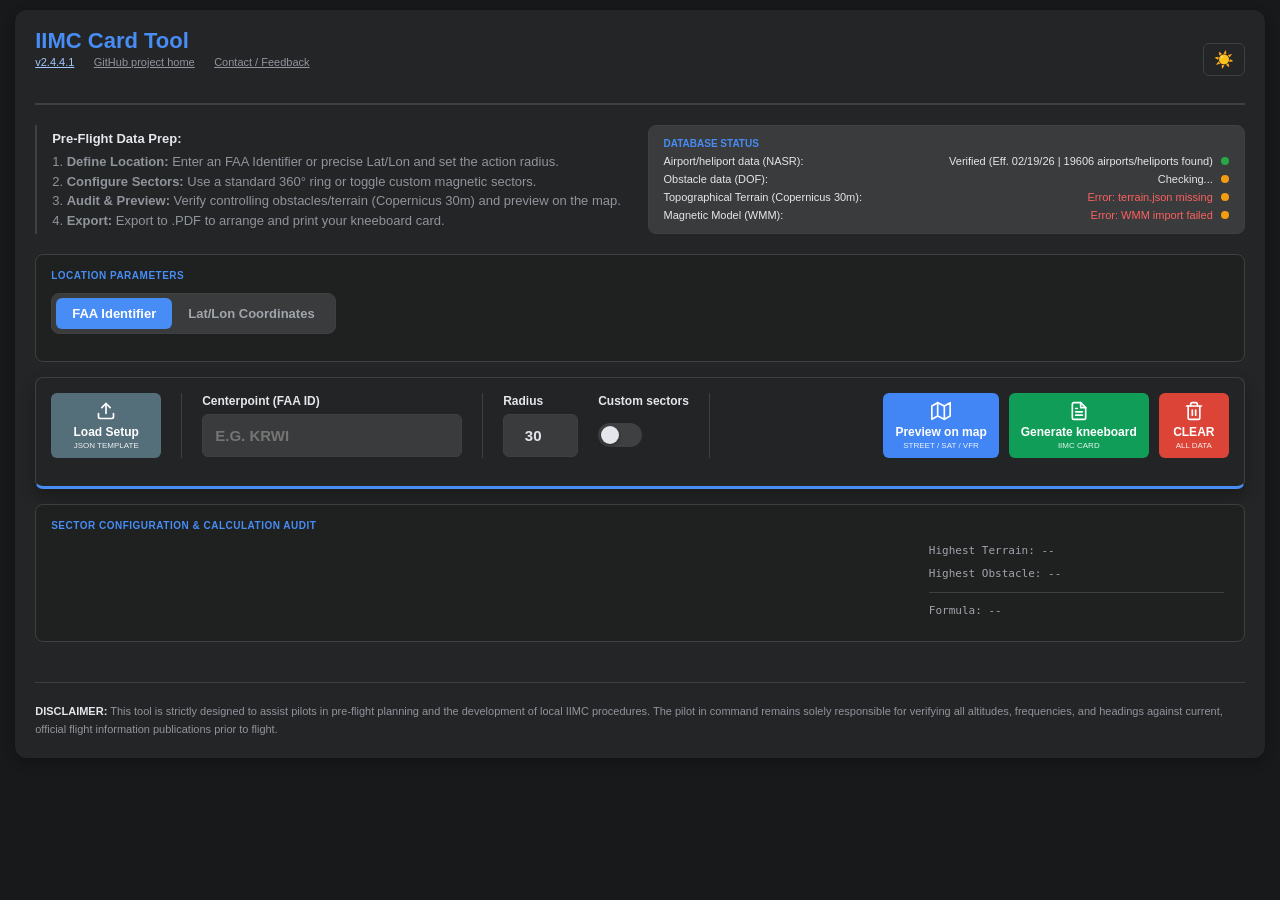
==== index.html @ af7a9366 "Add files via upload" ====
<!DOCTYPE html>
<html lang="en">
<head>
    <meta charset="UTF-8">
    <meta name="viewport" content="width=device-width, initial-scale=1.0, maximum-scale=1.0, user-scalable=no">
    <title>IIMC Card Tool</title>
    
    <link rel="stylesheet" href="https://unpkg.com/leaflet@1.9.4/dist/leaflet.css" />
    
    <style>
        :root {
            --bg: #18191a; --card: #242526; --text: #e4e6eb; --border: #3e4042;
            --primary: #478df5; --secondary: #3a3b3c; --danger: #fb6161;
            --success: #28a745; --earth: #2d81ff; --link: #a3c7ff; --dispatch: #f39c12;
            --section-bg: rgba(0,0,0,0.15);
            --input-bg: #3a3b3c;
        }
        [data-theme="light"] {
            --bg: #f0f2f5; --card: #ffffff; --text: #1c1e21; --border: #dadde1;
            --primary: #1a73e8; --secondary: #e4e6eb; --danger: #fa3e3e;
            --link: #1a73e8; --dispatch: #f39c12;
            --section-bg: #f7f8fa; 
            --input-bg: #ffffff; 
        }

        body { font-family: -apple-system, BlinkMacSystemFont, "Segoe UI", Roboto, sans-serif; margin: 10px; background: var(--bg); color: var(--text); transition: background 0.3s; }
        .container { max-width: 900px; margin: auto; background: var(--card); padding: 20px; border-radius: 12px; box-shadow: 0 4px 12px rgba(0,0,0,0.3); }
        
        .header-row { display: flex; justify-content: space-between; align-items: center; border-bottom: 2px solid var(--border); padding-bottom: 15px; margin-bottom: 20px; }
        h2 { margin: 0; color: var(--primary); font-size: 20px; }
        
        .session-status-card { background: var(--secondary); padding: 12px 15px; border-radius: 8px; border: 1px solid var(--border); font-size: 11px; margin-bottom: 20px; }
        .status-line { margin-top: 6px; display: flex; justify-content: space-between; align-items: center; }
        .status-dot { width: 8px; height: 8px; border-radius: 50%; background: #555; display: inline-block; flex-shrink: 0; }
        .status-dot.ready { background: var(--success); }
        .status-dot.loading { background: var(--dispatch); animation: dbPulse 1s infinite; }
        @keyframes dbPulse { 0%, 100% { opacity: 1; } 50% { opacity: 0.3; } }

        .section-card { border: 1px solid var(--border); border-radius: 8px; padding: 15px; margin-bottom: 15px; background: var(--section-bg); }
        .section-title { font-weight: bold; color: var(--primary); margin-bottom: 12px; text-transform: uppercase; font-size: 10px; letter-spacing: 0.5px; }
        
        .grid-2 { display: grid; grid-template-columns: 1fr 1fr; gap: 15px; }
        @media (max-width: 480px) { .grid-2 { grid-template-columns: 1fr; } }

        label { display: block; font-weight: bold; color: var(--text); font-size: 12px; margin-bottom: 6px; }
        input[type="number"], input[type="text"] { width: 100%; padding: 12px; background: var(--input-bg); color: var(--text); border: 1px solid var(--border); border-radius: 6px; box-sizing: border-box; font-size: 15px; font-weight: bold; -webkit-appearance: none; }
        
        .btn-group { margin-top: 25px; }
        button.action { width: 100%; padding: 16px; background-color: var(--success); color: white; border: none; border-radius: 8px; font-size: 16px; font-weight: bold; cursor: pointer; transition: 0.2s; }
        
        .output-block { background: var(--input-bg); border: 1px solid var(--border); border-radius: 6px; padding: 15px; text-align: center; }
        .output-label { font-size: 10px; text-transform: uppercase; color: #90949c; font-weight: bold; margin-bottom: 5px; }
        .output-value { font-size: 26px; font-weight: bold; color: var(--text); }
        .output-value.msa-val { color: var(--danger); }
        .output-value.freq-val { color: var(--success); }

        .audit-text { font-size: 11px; color: #a0a4ac; margin-bottom: 8px; font-family: monospace; line-height: 1.4; }
        .audit-highlight { color: var(--text); font-weight: bold; }
        
        /* New Split Layout Styles */
        .split-layout { display: flex; gap: 20px; align-items: flex-start; }
        .split-left { flex: 1; min-width: 0; width: 100%; }
        .split-right { flex: 0 0 300px; min-width: 0; }
        
        /* Convert audit grid to a vertical stack */
        .audit-grid, .audit-grid.multi { display: flex; flex-direction: column; gap: 12px; padding-right: 5px; }
        
        @media (max-width: 768px) { 
            .split-layout { flex-direction: column; }
            .audit-grid, .audit-grid.multi { max-height: none; overflow-y: visible; padding-right: 0; }
        }

        .action-btn { background: var(--card); border: 1px solid var(--border); color: var(--text); padding: 10px; border-radius: 6px; cursor: pointer; }

        /* Map UI Additions */
        .btn-preview { background-color: var(--earth); margin-top: 10px; }
        .btn-preview:hover { background-color: #1a60d4; }
        
        #mapOverlay { 
            display: none; position: fixed; top: 5%; left: 5%; width: 90%; height: 80%; 
            background: var(--card); z-index: 3000; border: 2px solid var(--primary); 
            border-radius: 12px; overflow: hidden; box-shadow: 0 20px 50px rgba(0,0,0,0.8);
        }
        #mapOverlay.maximized { width: 100vw; height: 100vh; top: 0; left: 0; border: none; border-radius: 0; }
        #map { width: 100%; height: 100%; background: #222; }

        .map-command-bar {
            position: absolute; bottom: 30px; left: 50%; transform: translateX(-50%);
            width: auto; background: rgba(30, 31, 32, 0.98); border: 1px solid var(--border); border-radius: 12px;
            padding: 10px 20px; display: flex; align-items: center; gap: 15px;
            box-shadow: 0 10px 40px rgba(0,0,0,0.6); backdrop-filter: blur(12px); z-index: 9999 !important;
        }
        .cmd-group { display: flex; align-items: center; gap: 8px; position: relative; }
        .cmd-divider { width: 1px; height: 24px; background: var(--border); margin: 0 4px; }
        .layer-switch { display: flex; background: rgba(0,0,0,0.4); border-radius: 6px; padding: 2px; border: 1px solid var(--border); }
        .layer-btn { background: transparent; border: none; color: #888; padding: 8px 12px; font-size: 11px; font-weight: 600; cursor: pointer; border-radius: 4px; transition: 0.2s; white-space: nowrap; height: 32px; display: flex; align-items: center; }
        .layer-btn.active { background: var(--primary); color: white; }
        .close-btn { background: var(--danger); border-color: var(--danger); color: white; }

        /* --- KNEEBOARD TEMPLATE STYLES (Shared by Print & Preview) --- */
        #print-container { display: none; font-family: Arial, sans-serif; color: black; }
        
        .print-landscape-sheet { display: flex; flex-direction: row; width: 11in; height: 8.5in; background: white; box-sizing: border-box; margin: 0 auto; }
        .print-page, .print-notes { display: flex; flex-direction: column; width: 5.5in; height: 8.5in; box-sizing: border-box; padding: 0.25in; overflow: hidden; }
        .print-notes { border-left: 1px dashed #ccc; background: white; }
        
        .print-header { display: flex; justify-content: flex-start; align-items: stretch; height: 55px; margin-bottom: 0; gap: 0; }
        .print-logo-box, .print-title-box, .print-meta-box { border: 2px solid black; border-bottom: none; padding: 4px; display: flex; flex-direction: column; justify-content: center; box-sizing: border-box; container-type: inline-size; }
        .print-logo-box { width: 18%; text-align: center; border-right: none; }
        .print-title-box { width: 52%; text-align: center; font-weight: bold; border-right: none; }
        .print-title-box .print-title { height: 100%; width: 100%; display: flex; flex-direction: column; justify-content: center; font-size: clamp(12px, 6cqi, 22px); line-height: 1.1; margin: 0; }
        .print-meta-box { width: 30%; font-weight: bold; }
        .print-meta-box .print-meta { font-size: 14px; line-height: 1.3; display: block; margin: 0; }
        
        .print-body { border: 3px solid black; display: flex; flex-direction: column; flex: 1; box-sizing: border-box; overflow: hidden; }
        
        .print-diagram-section { position: relative; flex: 1; display: flex; justify-content: center; align-items: center; padding: 10px; box-sizing: border-box; overflow: hidden; }
        .print-freq-box { position: absolute; top: 10px; right: 10px; text-align: center; font-size: 11px; font-weight: bold; z-index: 10; background: white; padding: 4px; border: 1px solid black; line-height: 1.1; }
        
        .print-circle-container { width: 100%; height: 100%; display: flex; justify-content: center; align-items: center; background: white; box-sizing: border-box; border-radius: 50%; }
        .print-circle-container svg { max-width: 100%; max-height: 100%; }
        .print-center-text { text-align: center; font-size: 24px; font-weight: bold; line-height: 1.2; }
        .print-center-text span { font-size: 20px; }
        
        .active-layout-btn { background: var(--primary) !important; color: white !important; border-color: var(--primary) !important; }
        
        .print-instructions-section { border-top: 3px solid #1a237e; padding: 12px; font-size: 12px; line-height: 1.3; box-sizing: border-box; }
        .print-avoid { margin-bottom: 10px; font-size: 11px; }
        .print-section-title { font-weight: bold; font-size: 13px; margin-bottom: 5px; }
        .print-recover ul { margin: 0; padding-left: 18px; list-style-type: disc; }
        .print-recover li { margin-bottom: 4px; padding-left: 4px; }
        .print-note { font-weight: normal; margin: 8px 0; font-size: 11px; }

        .notes-header { font-weight: bold; font-size: 14px; margin-bottom: 10px; text-align: center; text-transform: uppercase; border-bottom: 2px solid black; padding-bottom: 5px; }
        .notes-textarea { flex: 1; width: 100%; border: none; resize: none; font-family: inherit; font-size: 12px; line-height: 1.5; outline: none; background: transparent; }

        /* --- PREVIEW MODE (Screen Only) --- */
        @media screen {
            body.preview-mode { background: #222 !important; overflow-y: auto; overflow-x: auto; }
            body.preview-mode .container, body.preview-mode #mapOverlay { display: none !important; }
            body.preview-mode #print-container { display: flex; flex-direction: column; align-items: center; padding: 40px 20px; min-height: 100vh; transition: padding-left 0.3s ease; }
            body.is-customizing #print-container { padding-left: 280px; }
            body.preview-mode .print-landscape-sheet { background: white; box-shadow: 0 10px 30px rgba(0,0,0,0.8); border-radius: 4px; }
        }

        /* --- ACTUAL PRINT SPOOLER STYLES --- */
        @media print {
            @page { size: letter landscape; margin: 0; }
            body { background: white !important; margin: 0 !important; padding: 0 !important; width: 11in !important; height: 8.5in !important; overflow: hidden !important; -webkit-print-color-adjust: exact; print-color-adjust: exact; }
            .container, #mapOverlay, .customize-sidebar, .modal-overlay, .app-footer, .header-row { display: none !important; }
            #print-container { display: block !important; width: 11in !important; height: 8.5in !important; margin: 0 !important; padding: 0 !important; }
            .print-landscape-sheet { width: 11in !important; height: 8.5in !important; margin: 0 !important; padding: 0 !important; box-shadow: none !important; border-radius: 0 !important; page-break-after: avoid; page-break-inside: avoid; }
            .print-notes { border-left: 1px dashed transparent !important; }
        }

        /* --- CUSTOMIZE MODE STYLES --- */
        body.is-customizing .print-page { outline: 2px dashed var(--primary); }
        body.is-customizing .draggable-box { cursor: grab; }
        body.is-customizing .draggable-box:active { cursor: grabbing; }
        body.is-dragging .editable-text { outline: none !important; background: transparent !important; }
        body.is-customizing .editable-text { outline: 1px dashed rgba(71, 141, 245, 0.5); background: rgba(71, 141, 245, 0.05); transition: 0.2s; }
        body.is-customizing .editable-text:hover { outline: 2px solid var(--primary); background: rgba(71, 141, 245, 0.1); }
        
        .customize-sidebar {
            position: fixed; top: 0; left: -300px; width: 260px; height: 100vh;
            background: var(--card); border-right: 1px solid var(--border);
            box-shadow: 4px 0 15px rgba(0,0,0,0.5); z-index: 10000;
            padding: 15px; box-sizing: border-box; transition: left 0.3s ease;
            display: flex; flex-direction: column; gap: 12px; overflow-y: auto;
        }
        body.is-customizing .customize-sidebar { left: 0; }
        .customize-sidebar h3 { margin: 0 0 10px 0; color: var(--primary); font-size: 16px; border-bottom: 1px solid var(--border); padding-bottom: 10px; }
        .sidebar-row { display: flex; justify-content: space-between; align-items: center; font-size: 13px; font-weight: bold; }
        .btn-sidebar { background: var(--secondary); color: var(--text); border: 1px solid var(--border); padding: 8px 12px; border-radius: 6px; cursor: pointer; width: 100%; font-weight: bold; margin-top: 10px; }
        .btn-sidebar:hover { background: var(--border); }
        
        @media print {
            .customize-sidebar { display: none !important; }
            .editable-text { outline: none !important; background: transparent !important; }
            .freq-box .editable-text { background: white !important; }
        }

        /* --- UI Updates: Header, Footer, Modals, Print --- */
        .version-subtitle { font-size: 11px; color: var(--link); margin-top: 4px; margin-bottom: 20px; display: inline-block; font-weight: normal; cursor: pointer; text-decoration: underline; }
        .project-link { font-size: 11px; color: #90949c; margin-left: 15px; text-decoration: underline; cursor: pointer; transition: color 0.2s; }
        .project-link:hover { color: var(--link); }
        .app-footer { margin-top: 40px; padding-top: 20px; border-top: 1px solid var(--border); font-size: 11px; color: #90949c; line-height: 1.6; text-align: left; }
        .disclaimer-bold { font-weight: bold; color: var(--text); }
        .modal-overlay { display: none; position: fixed; top: 0; left: 0; width: 100%; height: 100%; background: rgba(0, 0, 0, 0.75); z-index: 5999; }
        #versionHistory { display: none; position: fixed; top: 50%; left: 50%; transform: translate(-50%, -50%); background: var(--card); border: 2px solid var(--primary); padding: 25px; border-radius: 12px; font-size: 12px; z-index: 6000; box-shadow: 0 10px 30px rgba(0,0,0,0.5); max-width: 500px; width: 90%; max-height: 80vh; overflow-y: auto; color: var(--text); line-height: 1.6; }
        
        .sticky-action-bar {
            position: sticky;
            top: 0;
            z-index: 1002;
            backdrop-filter: blur(12px);
            -webkit-backdrop-filter: blur(12px);
            box-shadow: 0 8px 16px rgba(0,0,0,0.3);
            background: rgba(36, 37, 38, 0.85) !important;
            border-bottom: 3px solid var(--primary) !important;
        }
        [data-theme="light"] .sticky-action-bar { background: rgba(255, 255, 255, 0.85) !important; }

        @media print { .no-print { display: none !important; } }
    </style>
</head>
<body data-theme="dark">

<div class="modal-overlay no-print" id="historyOverlay" onclick="toggleVersionHistory()">
    <div id="versionHistory" onclick="event.stopPropagation()">
        <div style="display:flex; justify-content:space-between; align-items:center; margin-bottom:15px; border-bottom:1px solid var(--border); padding-bottom:10px;">
            <strong style="color:var(--primary); font-size:14px;">Version History</strong>
            <span style="cursor:pointer; font-size:18px; opacity:0.7;" onclick="toggleVersionHistory()">✕</span>
        </div>
        <b>v2.4.4.1</b> - Revised action bar buttons.<br>
        <b>v2.4.3.1</b> - UI refinements. Fixed kneeboard date to align with DOF/sectional expiry.<br>
        <b>v2.4.3</b> - Added user input data validation logic.<br>
        <b>v2.4.2</b> - Fixed antimeridian wrapping bug (Aleutian Islands / Dateline Fix).<br>
        <b>v2.4.1</b> - Fixed expiration date on kneeboard card to correctly reflect next AIRAC cycle.<br>
        <b>v2.4</b> - Major update - integrated new terrain engine using NumPY array to ensure correct resolution of highest points.<br>
        <b>v2.3</b> - Revised frequency search logic to account FAA encoding of larger airports.<br>
        <b>v2.2</b> - Overhauled kneeboard print options and menu.<br>
        <b>v2.1</b> - Minor UI updates.<br>
        <b>v2.0.1</b> - Transitioned to web-based deployment on GitHub.<br>
        <b>v1.9.5</b> - Updated terrain model to Copernicus GLO-30. Added usage instructions and pre-flight disclaimers.<br>
        <b>v1.9.4</b> - Added Map Preview functionality.<br>
    </div>
</div>

<div class="container">
    <div class="header-row no-print">
        <div>
            <h2 style="margin: 0; color: var(--primary); line-height: 1; font-size: 22px;">IIMC Card Tool</h2>
            <span class="version-subtitle" onclick="toggleVersionHistory()">v2.4.4.1</span>
            <a href="https://github.com/cwmauze/iimc-card-tool" target="_blank" class="project-link">GitHub project home</a>
            <a href="mailto:cistern_fob3m@icloud.com" class="project-link">Contact / Feedback</a>
        </div>
        <button class="action-btn" onclick="toggleTheme()" id="themeBtn" style="font-size: 16px; padding: 6px 10px; height: auto;">☀️</button>
    </div>

    <div class="grid-2 no-print" style="margin-bottom: 20px; align-items: stretch;">
        <div style="font-size: 13px; color: #90949c; line-height: 1.5; border-left: 2px solid var(--border); padding-left: 15px; display: flex; flex-direction: column; justify-content: center;">
            <strong style="color: var(--text); margin-bottom: 4px;">Pre-Flight Data Prep:</strong>
            <div>1. <strong>Define Location:</strong> Enter an FAA Identifier or precise Lat/Lon and set the action radius.</div>
            <div>2. <strong>Configure Sectors:</strong> Use a standard 360° ring or toggle custom magnetic sectors.</div>
            <div>3. <strong>Audit & Preview:</strong> Verify controlling obstacles/terrain (Copernicus 30m) and preview on the map.</div>
            <div>4. <strong>Export:</strong> Export to .PDF to arrange and print your kneeboard card.</div>
        </div>

        <div class="session-status-card" style="margin-bottom: 0;">
            <div style="font-weight: bold; color: var(--primary); text-transform: uppercase; font-size: 10px;">Database Status</div>
            <div class="status-line">
                <span>Airport/heliport data (NASR):</span>
                <div style="display:flex; align-items:center; gap:8px;">
                    <span id="apt-status">Checking...</span>
                    <div class="status-dot loading" id="apt-dot"></div>
                </div>
            </div>
            <div class="status-line">
                <span>Obstacle data (DOF):</span>
                <div style="display:flex; align-items:center; gap:8px;">
                    <span id="obs-status">Checking...</span>
                    <div class="status-dot loading" id="obs-dot"></div>
                </div>
            </div>
            <div class="status-line">
                <span>Topographical Terrain (Copernicus 30m):</span>
                <div style="display:flex; align-items:center; gap:8px;">
                    <span id="usgs-status">Checking...</span>
                    <div class="status-dot loading" id="usgs-dot"></div>
                </div>
            </div>
            <div class="status-line">
                <span>Magnetic Model (WMM):</span>
                <div style="display:flex; align-items:center; gap:8px;">
                    <span id="mag-status">Checking...</span>
                    <div class="status-dot loading" id="mag-dot"></div>
                </div>
            </div>
        </div>
    </div>

    <style>
        .container { max-width: 1600px !important; width: 96%; transition: max-width 0.3s ease-in-out; }
        .export-toolbar { display: flex; align-items: stretch; gap: 10px; flex: 1; justify-content: flex-end; }
        .export-btn { display: flex; flex-direction: column; align-items: center; justify-content: center; padding: 8px 12px; border-radius: 6px; border: none; color: white; cursor: pointer; text-align: center; transition: opacity 0.2s; min-width: 110px; font-family: inherit; }
        .export-btn:hover { opacity: 0.85; }
        .export-icon { margin-bottom: 4px; }
        .export-title { font-size: 12px; font-weight: bold; margin-bottom: 2px; }
        .export-sub { font-size: 8px; text-transform: uppercase; opacity: 0.9; }
        .btn-map { background-color: #4285F4; }
        .btn-pdf { background-color: #0F9D58; }
        .btn-reset { background-color: #DB4437; min-width: 70px; }
        .efb-toggle { position: relative; display: inline-block; width: 44px; height: 24px; margin: 0; }
        .efb-toggle input { opacity: 0; width: 0; height: 0; }
        .efb-slider { position: absolute; cursor: pointer; top: 0; left: 0; right: 0; bottom: 0; background-color: var(--border); transition: .2s; border-radius: 24px; }
        .efb-slider:before { position: absolute; content: ""; height: 18px; width: 18px; left: 3px; bottom: 3px; background-color: var(--text); transition: .2s; border-radius: 50%; box-shadow: 0 2px 4px rgba(0,0,0,0.3); }
        .efb-toggle input:checked + .efb-slider { background-color: var(--primary); }
        .efb-toggle input:checked + .efb-slider:before { transform: translateX(20px); background-color: #fff; }

        /* Segmented Control Styles */
        .segmented-control { display: inline-flex; background: var(--input-bg); border: 1px solid var(--border); border-radius: 8px; padding: 4px; }
        .segmented-control input { display: none; }
        .segmented-control label { padding: 8px 16px; font-size: 13px; font-weight: bold; color: #a0a4ac; cursor: pointer; border-radius: 6px; transition: background 0.2s, color 0.2s; margin: 0; }
        .segmented-control input:checked + label { background: var(--primary); color: white; }
    </style>

    <div class="section-card">
        <div class="section-title">Location Parameters</div>
        
        <div style="margin-bottom: 12px;">
            <div class="segmented-control">
                <input type="radio" name="centerMode" id="cm-faa" value="faa" checked onchange="toggleCenterInput()">
                <label for="cm-faa">FAA Identifier</label>
                
                <input type="radio" name="centerMode" id="cm-coord" value="coord" onchange="toggleCenterInput()">
                <label for="cm-coord">Lat/Lon Coordinates</label>
            </div>
        </div>
    </div>

    <div class="sticky-action-bar" style="display: flex; gap: 20px; align-items: center; flex-wrap: wrap; border: 1px solid var(--border); border-radius: 8px; padding: 15px 15px 28px 15px; margin-bottom: 15px;">
            
            <div style="flex: 0 0 auto;">
                <input type="file" id="template-upload" accept=".json" style="display: none;" onchange="loadTemplate(event)">
                <button class="export-btn" style="background-color: #546E7A; height: 100%; min-height: 65px; justify-content: center;" onclick="document.getElementById('template-upload').click()">
                    <svg class="export-icon" width="20" height="20" viewBox="0 0 24 24" fill="none" stroke="currentColor" stroke-width="2" stroke-linecap="round" stroke-linejoin="round"><path d="M21 15v4a2 2 0 0 1-2 2H5a2 2 0 0 1-2-2v-4"></path><polyline points="17 8 12 3 7 8"></polyline><line x1="12" y1="3" x2="12" y2="15"></line></svg>
                    <span class="export-title">Load Setup</span>
                    <span class="export-sub">JSON TEMPLATE</span>
                </button>
            </div>

            <div style="width: 1px; min-height: 60px; background: var(--border); align-self: stretch;"></div>

            <div style="flex: 0 0 auto; min-width: 260px;">
                <div id="faaWrap" style="position: relative;">
                    <label>Centerpoint (FAA ID)</label>
                    <input type="text" id="centerpoint" placeholder="E.G. KRWI" style="text-transform: uppercase;" oninput="handleLocationChange()">
                    <div id="facilityName" style="position: absolute; top: 100%; left: 0; font-size: 11px; font-weight: bold; margin-top: 6px; color: var(--success); white-space: nowrap;"></div>
                </div>
                
                <div id="coordWrap" style="display: none; position: relative;">
                    <div style="display: flex; gap: 10px;">
                        <div style="width: 150px;">
                            <label>Latitude</label>
                            <input type="text" id="latInput" placeholder="e.g. 35.85" oninput="handleLocationChange()">
                        </div>
                        <div style="width: 150px;">
                            <label>Longitude</label>
                            <input type="text" id="lonInput" placeholder="e.g. -77.89" oninput="handleLocationChange()">
                        </div>
                        <div style="width: 100px;">
                            <label>ID</label>
                            <input type="text" id="customLabel" placeholder="e.g. LZ-1" style="text-transform: uppercase;" oninput="handleLocationChange()" maxlength="6">
                        </div>
                    </div>
                    <div id="coordHelper" style="position: absolute; top: 100%; left: 0; font-size: 11px; font-weight: bold; margin-top: 6px; color: var(--link); white-space: nowrap;">Accepts decimal or DMS</div>
                </div>
            </div>

            <div style="width: 1px; min-height: 60px; background: var(--border); align-self: stretch;"></div>

            <div style="display: flex; gap: 20px; align-items: flex-start; flex: 0 0 auto;">
                <div style="width: 75px; flex-shrink: 0;">
                    <label>Radius</label>
                    <input type="number" id="radius" value="30" oninput="triggerLiveUpdate()" style="text-align: center;">
                </div>

                <div style="display: flex; flex-direction: column;">
                    <label>Custom sectors</label>
                    <div style="display: flex; gap: 12px; height: 42px; align-items: center;">
                        <input type="radio" name="sectorMode" id="sm-single" value="single" checked style="display: none;">
                        <input type="radio" name="sectorMode" id="sm-custom" value="custom" style="display: none;">

                        <label class="efb-toggle" title="Toggle Custom Sectors">
                            <input type="checkbox" id="ui-sector-toggle" onchange="syncSectors(this)">
                            <span class="efb-slider"></span>
                        </label>

                        <div id="sector-btn-wrapper" style="display: none; align-items: center; gap: 6px; margin-left: 8px;">
                            <button class="action-btn" id="btn-rem-sector" onclick="removeSectorHandle()" disabled style="padding: 0; width: 34px; height: 34px; display: flex; align-items: center; justify-content: center; font-size: 20px; font-weight: bold; border-color: var(--border); line-height: 1;" title="Remove Sector">&minus;</button>
                            <button class="action-btn" id="btn-add-sector" onclick="addSectorHandle()" disabled style="padding: 0; width: 34px; height: 34px; display: flex; align-items: center; justify-content: center; font-size: 20px; font-weight: bold; background: var(--primary); color: white; border: none; line-height: 1;" title="Add Sector">&plus;</button>
                        </div>
                    </div>
                </div>
            </div>

            <div style="width: 1px; min-height: 60px; background: var(--border); align-self: stretch;"></div>

            <div class="export-toolbar">
                <button class="export-btn btn-map" onclick="showMapPreview()">
                    <svg class="export-icon" width="20" height="20" viewBox="0 0 24 24" fill="none" stroke="currentColor" stroke-width="2" stroke-linecap="round" stroke-linejoin="round"><polygon points="1 6 1 22 8 18 16 22 23 18 23 2 16 6 8 2 1 6"></polygon><line x1="8" y1="2" x2="8" y2="18"></line><line x1="16" y1="6" x2="16" y2="22"></line></svg>
                    <span class="export-title">Preview on map</span>
                    <span class="export-sub">STREET / SAT / VFR</span>
                </button>
                
                <button class="export-btn btn-pdf" onclick="generateKneeboard()">
                    <svg class="export-icon" width="20" height="20" viewBox="0 0 24 24" fill="none" stroke="currentColor" stroke-width="2" stroke-linecap="round" stroke-linejoin="round"><path d="M14 2H6a2 2 0 0 0-2 2v16a2 2 0 0 0 2 2h12a2 2 0 0 0 2-2V8z"></path><polyline points="14 2 14 8 20 8"></polyline><line x1="16" y1="13" x2="8" y2="13"></line><line x1="16" y1="17" x2="8" y2="17"></line><polyline points="10 9 9 9 8 9"></polyline></svg>
                    <span class="export-title">Generate kneeboard</span>
                    <span class="export-sub">IIMC CARD</span>
                </button>

                <button class="export-btn btn-reset" onclick="resetApp()">
                    <svg class="export-icon" width="20" height="20" viewBox="0 0 24 24" fill="none" stroke="currentColor" stroke-width="2" stroke-linecap="round" stroke-linejoin="round"><polyline points="3 6 5 6 21 6"></polyline><path d="M19 6v14a2 2 0 0 1-2 2H7a2 2 0 0 1-2-2V6m3 0V4a2 2 0 0 1 2-2h4a2 2 0 0 1 2 2v2"></path><line x1="10" y1="11" x2="10" y2="17"></line><line x1="14" y1="11" x2="14" y2="17"></line></svg>
                    <span class="export-title">CLEAR</span>
                    <span class="export-sub">ALL DATA</span>
                </button>
            </div>

        </div>

        <script>
            function syncSectors(checkbox) {
                document.getElementById('sm-custom').checked = checkbox.checked;
                document.getElementById('sm-single').checked = !checkbox.checked;
                toggleSectorUI();
            }

            function resetApp() {
                document.getElementById('centerpoint').value = '';
                document.getElementById('latInput').value = '';
                document.getElementById('lonInput').value = '';
                document.getElementById('customLabel').value = '';
                document.getElementById('radius').value = '30';
                
                document.querySelector('input[name="centerMode"][value="faa"]').checked = true;
                toggleCenterInput();
                
                const toggleBtn = document.getElementById('ui-sector-toggle');
                if (toggleBtn) {
                    toggleBtn.checked = false;
                    syncSectors(toggleBtn);
                }
                
                document.getElementById('audit-container').innerHTML = '<div class="audit-sector-card" id="audit-single"><div class="audit-text" id="audit-terr">Highest Terrain: --</div><div class="audit-text" id="audit-obs">Highest Obstacle: --</div><div class="audit-text" style="margin-top: 10px; border-top: 1px solid var(--border); padding-top: 10px;" id="audit-math">Formula: --</div></div>';
                document.getElementById('sectorUI').style.display = 'none';
                
                // FIX: Reset the MagVar UI status text
                const magUi = document.getElementById('mag-status');
                if (magUi) {
                    magUi.innerText = "Verified (WMM 2025-2030 Epoch)";
                }
                
                currentCalc = null;
                
                // FIX: Wipe the persistent sector math back to a clean slate
                wheelSectors = [0];
                window.currentSectors = [];
                draggingHandle = null;
                
                // Force the background wheel to redraw with the fresh data
                if (typeof updateWheel === 'function') {
                    updateWheel();
                }
            }
        </script>

    <div class="section-card" id="combined-section" style="background: rgba(0,0,0,0.15);">
        <div class="section-title">Sector Configuration & Calculation Audit</div>
        
        <div class="split-layout">
            <div class="split-left">
                <div id="sector-helper-text" style="display: none; font-size: 11px; font-style: italic; color: #a0a4ac; margin-bottom: 10px; text-align: center;">Drag the handles on the wheel to adjust sector boundaries.</div>
                <div id="sectorUI" style="display: none;">
                    <div class="wheel-container" style="text-align: center; margin-bottom: 15px;">
                        <svg class="wheel-svg" viewBox="-160 -160 320 320" style="width: 100%; max-width: 700px; height: auto; overflow: visible;" id="sector-wheel">
                            <circle cx="0" cy="0" r="100" fill="rgba(255,255,255,0)" stroke="var(--border)" stroke-width="2" />
                            <circle cx="0" cy="0" r="6" class="wheel-center" fill="var(--text)" />
                        </svg>
                    </div>
                </div>
            </div>

            <div class="split-right">
                <div id="audit-container" class="audit-grid">
                    <div class="audit-sector-card" id="audit-single">
                        <div class="audit-text" id="audit-terr">Highest Terrain: --</div>
                        <div class="audit-text" id="audit-obs">Highest Obstacle: --</div>
                        <div class="audit-text" style="margin-top: 10px; border-top: 1px solid var(--border); padding-top: 10px;" id="audit-math">Formula: --</div>
                    </div>
                </div>
            </div>
        </div>
    </div>
    
    <footer class="app-footer no-print">
        <span class="disclaimer-bold">DISCLAIMER:</span> This tool is strictly designed to assist pilots in pre-flight planning and the development of local IIMC procedures. The pilot in command remains solely responsible for verifying all altitudes, frequencies, and headings against current, official flight information publications prior to flight.
    </footer>
</div>

<div id="mapOverlay">
    <div id="map-header-badge" style="position: absolute; top: 20px; left: 20px; background: rgba(30, 31, 32, 0.85); border: 1px solid var(--border); padding: 8px 15px; border-radius: 8px; color: var(--text); font-size: 14px; font-weight: bold; z-index: 9999; backdrop-filter: blur(8px); box-shadow: 0 4px 12px rgba(0,0,0,0.5); pointer-events: none;">
        Preview: ---
    </div>
    <div class="map-command-bar">
        <div class="cmd-group">
            <div class="layer-switch">
                <button class="layer-btn active" id="b-street" onclick="setBaseView('street')">Map Light</button>
                <button class="layer-btn" id="b-dark" onclick="setBaseView('dark')">Map Dark</button>
                <button class="layer-btn" id="b-sat" onclick="setBaseView('sat')">Satellite</button>
                <button class="layer-btn" id="b-vfr" onclick="setBaseView('vfr')">VFR Sectional</button>
            </div>
        </div>
        <div class="cmd-divider"></div>
        <div class="cmd-group" style="margin-left:auto;">
            <button class="action-btn" onclick="recenterMap()" title="Recenter Map">
                <svg width="14" height="14" viewBox="0 0 24 24" fill="none" stroke="currentColor" stroke-width="2" stroke-linecap="round" stroke-linejoin="round"><circle cx="12" cy="12" r="10"></circle><circle cx="12" cy="12" r="3"></circle></svg>
            </button>
            <button class="action-btn" onclick="toggleMaximize()" title="Toggle Fullscreen">
                <svg width="14" height="14" viewBox="0 0 24 24" fill="none" stroke="currentColor" stroke-width="2"><path d="M15 3h6v6M9 21H3v-6M21 3l-7 7M3 21l7-7"></path></svg>
            </button>
            <button class="action-btn close-btn" onclick="hideMap()">Close</button>
        </div>
    </div>
    <div id="map"></div>
</div> 

<div id="print-container">
    <div class="customize-sidebar" id="customizeSidebar">
        <div style="font-size: 11px; color: #a0a4ac; line-height: 1.4; margin-bottom: 10px;">
            <b>Instructions:</b><br>
            • <b>Drag</b> items to move them.<br>
            • <b>Click</b> highlighted text to edit.<br>
            • Changes appear exactly as printed.
        </div>
        
        <div id="customization-sliders" style="background: var(--section-bg); padding: 10px; border-radius: 8px; border: 1px solid var(--border); margin-bottom: 12px;">
            <strong style="font-size: 10px; text-transform: uppercase; color: var(--primary); display: block; margin-bottom: 10px;">1. Adjust Sizing</strong>
            <div style="margin-bottom: 12px;">
                <label style="font-size: 11px; margin-bottom: 4px; display: block; color: var(--text);">MSA Text Size <span id="val-msa-scale" style="float: right; color: var(--success); font-family: monospace;">1.00x</span></label>
                <input type="range" id="slider-msa-scale" min="0.5" max="2.0" step="0.05" value="1.0" style="width: 100%; cursor: pointer;">
            </div>
            <div style="margin-bottom: 12px;">
                <label style="font-size: 11px; margin-bottom: 4px; display: block; color: var(--text);">Frequency box size <span id="val-freq-scale" style="float: right; color: var(--success); font-family: monospace;">1.00x</span></label>
                <input type="range" id="slider-freq-scale" min="0.5" max="2.0" step="0.05" value="1.0" style="width: 100%; cursor: pointer;">
            </div>
            <div style="margin-bottom: 12px;">
                <label style="font-size: 11px; margin-bottom: 4px; display: block; color: var(--text);">Degree Marker Size <span id="val-deg-scale" style="float: right; color: var(--success); font-family: monospace;">1.00x</span></label>
                <input type="range" id="slider-deg-scale" min="0.5" max="2.0" step="0.05" value="1.0" style="width: 100%; cursor: pointer;">
            </div>
            <div style="margin-bottom: 0;">
                <label style="font-size: 11px; margin-bottom: 4px; display: block; color: var(--text);">Degree Marker Distance <span id="val-degDist-scale" style="float: right; color: var(--success); font-family: monospace;">270px</span></label>
                <input type="range" id="slider-degDist-scale" min="120" max="420" step="5" value="270" style="width: 100%; cursor: pointer;">
            </div>
        </div>

        <div style="background: var(--section-bg); padding: 10px; border-radius: 8px; border: 1px solid var(--border); margin-bottom: 12px;">
            <strong style="font-size: 10px; text-transform: uppercase; color: var(--primary); display: block; margin-bottom: 10px;">2. Branding</strong>
            <div class="sidebar-row" style="color: var(--text);">
                <span style="font-size: 11px; font-weight: normal;">Company Logo</span>
                <label class="efb-toggle" style="margin: 0;">
                    <input type="checkbox" id="toggle-logo-btn" onchange="togglePrintLogo()">
                    <span class="efb-slider"></span>
                </label>
            </div>
            
            <div id="logo-select-wrapper" style="display: none; margin-top: 10px;">
                <select id="logo-selector" onchange="updateLogoImage()" style="width: 100%; padding: 8px; background: var(--input-bg); color: var(--text); border: 1px solid var(--border); border-radius: 6px; font-size: 12px; cursor: pointer;">
                    <option value="https://www.metrohealth.org/globalassets/metrohealth-images/life-flight/metro-aviation-logo.jpg">Metro Aviation</option>
                    <option value="https://www.globalmedicalresponse.com/img/gmr-logo-web.png">Global Medical Response (GMR)</option>
                    <option value="https://phoenixchildrens.org/sites/default/files/2025-04/airmethods-logo_0.png">Air Methods</option>
                    <option value="https://www.phiairmedical.com/wp-content/uploads/sites/3/2021/07/PHI-Air-Medical_YLW_WHT.png">PHI Air Medical</option>
                    <option value="https://placehold.co/400x120/ffffff/0f9d58?text=CUSTOM+OPERATOR&font=montserrat">Custom Operator</option>
                </select>
            </div>
        </div>

        <div style="background: var(--section-bg); padding: 10px; border-radius: 8px; border: 1px solid var(--border);">
            <strong style="font-size: 10px; text-transform: uppercase; color: var(--primary); display: block; margin-bottom: 10px;">3. Right Half Layout</strong>
            <div class="segmented-control" style="width: 100%; display: flex; box-sizing: border-box;" id="layout-btn-group">
                <input type="radio" name="rightLayout" id="rl-blank" value="blank" checked onchange="setRightLayout('blank')">
                <label for="rl-blank" style="flex: 1; text-align: center; font-size: 10px; padding: 6px; margin: 0;">Blank</label>
                
                <input type="radio" name="rightLayout" id="rl-duplicate" value="duplicate" onchange="setRightLayout('duplicate')">
                <label for="rl-duplicate" style="flex: 1; text-align: center; font-size: 10px; padding: 6px; margin: 0;">Duplicate</label>
                
                <input type="radio" name="rightLayout" id="rl-notes" value="notes" onchange="setRightLayout('notes')">
                <label for="rl-notes" style="flex: 1; text-align: center; font-size: 10px; padding: 6px; margin: 0;">Free Text</label>
            </div>
        </div>
        
        <script>
            function setRightLayout(mode) {
                const rightSide = document.getElementById('notes-side');
                if (mode === 'blank') {
                    rightSide.innerHTML = '';
                } else if (mode === 'duplicate') {
                    rightSide.innerHTML = document.getElementById('card-side').innerHTML;
                } else if (mode === 'notes') {
                    rightSide.innerHTML = '<div class="notes-header">Flight Notes</div><div class="notes-textarea" contenteditable="true" style="outline: none; min-height: 50%;">Enter free text, frequencies, or flight log details here...</div>';
                }
            }
        </script>
        
        <div style="margin-top: auto; display: flex; flex-direction: column; gap: 8px;">
            <button class="btn-sidebar" style="margin-top: 0;" onclick="generateKneeboard()">Reset Layout</button>
            <button class="btn-sidebar" style="margin-top: 0; background: var(--primary); color: white; border: none;" onclick="saveTemplate()">Save Template</button>
            <button class="btn-sidebar" style="margin-top: 0; background: var(--success); color: white; border: none;" onclick="window.print()">Print Card</button>
            <button class="btn-sidebar" style="margin-top: 0; background: var(--danger); color: white; border: none;" onclick="closePreview()">Close</button>
        </div>
    </div>
    
    <div class="print-landscape-sheet">
        <div class="print-page" id="card-side">
            <div class="print-header">
                <div class="print-logo-box" style="padding: 2px;">
                    <img id="print-logo-img" src="https://www.metrohealth.org/globalassets/metrohealth-images/life-flight/metro-aviation-logo.jpg" style="max-width: 100%; max-height: 45px; object-fit: contain; display: block; margin: 0 auto;">
                </div>
                <div class="print-title-box">
                    <div class="print-title">IIMC procedure for 30 NM radius.<br>MSA Chart oriented to MAG N</div>
                </div>
                <div class="print-meta-box">
                    <div class="print-meta">Location: <span id="print-loc-1">---</span><br><span style="color: #40a0c6; text-decoration: underline;">Expires: <span id="print-exp-1">---</span></span></div>
                </div>
            </div>
            
            <div class="print-body">
                <div class="print-diagram-section">
                    <div class="print-freq-box">
                        <u>ATC FREQ: <span id="print-freq-1">---</span></u><br>
                        <span id="print-ctr-1" style="font-weight: bold;">---</span>
                    </div>
                    
                    <div class="print-circle-container" id="print-wheel-1">
                        <div class="print-center-text">
                            <div id="print-center-label-1">---</div>
                            <div>MSA: <span id="print-msa-1">---</span></div>
                        </div>
                    </div>
                </div>
                
                <div class="print-instructions-section">
                    <div class="print-avoid"><i><u>AVOID</u> - Be aware of the WX conditions and be prepared for the possibility of IIMC or loss of visual reference. Always maintain situational awareness and pay close attention to weather changes.</i></div>
                    
                    <div class="print-section-title"><i><u>RECOVER</u></i></div>
                    <div class="print-recover">
                        <ul>
                            <li>Attitude (Level the wings on the attitude indicator)</li>
                            <li>Heading (Maintain the aircraft heading, turning only to avoid known obstacles</li>
                            <li>Power (Adjust engine power to applicable climb power)</li>
                            <li>Airspeed (Adjust airspeed to climb airspeed, after the aircraft is stabilized</li>
                        </ul>
                        <div class="print-note"><b>NOTE:</b> Once established on instruments above 60kts, engage A/P upper modes</div>
                        <ul>
                            <li>Climb to the Minimum Safe Altitude</li>
                            <li>De-goggle when safely able (if applicable)</li>
                            <li>Contact appropriate ATC or use Guard (121.5) and <b>DECLARE AN EMERGENCY</b></li>
                            <li>Set transponder to squawk "7700"</li>
                            <li>Request vectors to VFR conditions or if no VFR, request IFR clearance to nearest appropriate landing facility with an approach.</li>
                            <li>Brief other personnel on board of situation (if applicable)</li>
                        </ul>
                    </div>
                </div>
            </div>
        </div>
        
        <div class="print-notes" id="notes-side"></div>
    </div>
</div>

<script src="https://unpkg.com/leaflet@1.9.4/dist/leaflet.js" defer></script>

<script>
function toggleVersionHistory() {
    const overlay = document.getElementById('historyOverlay');
    const box = document.getElementById('versionHistory');
    const isShowing = overlay.style.display === 'block'; 
    overlay.style.display = isShowing ? 'none' : 'block'; 
    box.style.display = isShowing ? 'none' : 'block';
}

let globalAirports = null;
let globalObstacles = null;
let globalMeta = null;
let globalTerrain = null;
let updateTimeout = null;
let currentCalc = null; // Stores calculation state for the map preview

document.addEventListener('DOMContentLoaded', async () => {
    // Fetch Metadata for cycle dates
    try {
        const metaRes = await fetch('metadata.json?nocache=' + new Date().getTime());
        globalMeta = await metaRes.json();
    } catch (e) { console.warn("metadata.json not found."); }

    // Load Databases
    fetch('airports.json?nocache=' + new Date().getTime()).then(r => r.json()).then(data => {
        globalAirports = data;
        let datePart = (globalMeta && globalMeta.apt_date) ? globalMeta.apt_date : "Unknown";
        document.getElementById('apt-status').innerText = "Verified (Eff. " + datePart + " | " + Object.keys(data).length + " airports/heliports found)";
        document.getElementById('apt-dot').className = 'status-dot ready';
    });
    fetch('obstacles.json?nocache=' + new Date().getTime()).then(r => r.json()).then(data => {
        globalObstacles = data;
        let datePart = (globalMeta && globalMeta.dof_date) ? globalMeta.dof_date : "Unknown";
        document.getElementById('obs-status').innerText = "Verified (Eff. " + datePart + " | " + data.length + " obstacles)";
        document.getElementById('obs-dot').className = 'status-dot ready';
    });
  // Load USGS Terrain Grid
    fetch('terrain.json')
        .then(r => { if (!r.ok) throw new Error("HTTP " + r.status); return r.json(); })
        .then(data => {
            globalTerrain = data;
            document.getElementById('usgs-status').innerText = "Verified (Offline Copernicus 30m Grid)";
            document.getElementById('usgs-status').style.color = "var(--text)";
            document.getElementById('usgs-dot').className = 'status-dot ready';
            triggerLiveUpdate(); 
        })
        .catch(e => {
            document.getElementById('usgs-status').innerText = "Error: terrain.json missing";
            document.getElementById('usgs-status').style.color = "var(--danger)";
            console.error("Terrain grid fetch failed:", e);
        });

    // Initialize offline World Magnetic Model
    import('https://esm.sh/magvar')
        .then(module => {
            window.wmmModule = module; // Cache globally for instant access
            document.getElementById('mag-status').innerText = "Verified (WMM 2025-2030 Epoch)";
            document.getElementById('mag-status').style.color = "var(--text)";
            document.getElementById('mag-dot').className = 'status-dot ready';
        })
        .catch(e => {
            document.getElementById('mag-status').innerText = "Error: WMM import failed";
            document.getElementById('mag-status').style.color = "var(--danger)";
            console.error("MagVar module fetch failed:", e);
        });
}); // <--- Add this closing parenthesis and semicolon here

function toggleCenterInput() {
    const mode = document.querySelector('input[name="centerMode"]:checked').value;
    document.getElementById('faaWrap').style.display = (mode === 'faa') ? 'block' : 'none';
    document.getElementById('coordWrap').style.display = (mode === 'coord') ? 'block' : 'none';
    triggerLiveUpdate();
}

function triggerLiveUpdate() {
    updateFacilityName();
    clearTimeout(updateTimeout);
    updateTimeout = setTimeout(() => {
        updateWheel(); // Forces the center badge to grab the newest text
        calculateIIMC(); // Runs the math and draws the new halos
    }, 700);
}

function handleLocationChange() {
    // If Custom Sectors are ON, forcefully turn them OFF and wipe the slate clean for safety
    const toggleBtn = document.getElementById('ui-sector-toggle');
    if (toggleBtn && toggleBtn.checked) {
        toggleBtn.checked = false;
        syncSectors(toggleBtn);
        wheelSectors = [0];
        window.currentSectors = [];
        draggingHandle = null;
    }
    
    // Proceed with the normal live update
    triggerLiveUpdate();
}

// RESTORED AND UPGRADED FUNCTION
function toggleSectorUI() {
    // Read from the hidden baseline radios synced to the EFB toggle switch
    const customToggle = document.getElementById('sm-custom');
    if (!customToggle) return; // Safety check
    
    const mode = customToggle.checked ? 'custom' : 'single';
    
    // Dynamically unhide the compact Add/Remove button wrapper
    const btnWrapper = document.getElementById('sector-btn-wrapper');
    if (btnWrapper) btnWrapper.style.display = mode === 'custom' ? 'flex' : 'none';

    // Toggle the helper text
    const helperText = document.getElementById('sector-helper-text');
    if (helperText) helperText.style.display = mode === 'custom' ? 'block' : 'none';

    // Snap the visual wheel to match the math state
    if (mode === 'custom') {
        if (wheelSectors.length <= 1) wheelSectors = [0, 90, 180, 270];
    } else {
        wheelSectors = [0]; // Collapse to a single 360° ring without drag handles
    }

    updateWheel();
    
    // Rely on the proven 700ms sequence to ensure the SVG canvas is fully painted before drawing text
    triggerLiveUpdate();
}

function parseCoordinate(str) {
    str = str.trim().toUpperCase();
    if(!str) return NaN;
    
    // Explicitly check for South, West, or a leading negative sign
    let mult = (str.includes('S') || str.includes('W') || str.startsWith('-')) ? -1 : 1;
    
    // Strip N, S, E, W, and the minus sign so we are left with pure numbers and decimals
    str = str.replace(/[NSWE\-]/g, '').trim();
    
    // Split on anything that is NOT a digit or a decimal point (like spaces or degree symbols)
    let parts = str.split(/[^\d\.]+/).filter(p => p);
    
    if(parts.length === 1) return parseFloat(parts[0]) * mult;
    if(parts.length === 2) return (parseFloat(parts[0]) + parseFloat(parts[1])/60) * mult;
    if(parts.length >= 3) return (parseFloat(parts[0]) + parseFloat(parts[1])/60 + parseFloat(parts[2])/3600) * mult;
    
    return NaN;
}

function updateFacilityName() {
    if(!globalAirports) return;
    const mode = document.querySelector('input[name="centerMode"]:checked').value;
    
    if (mode === 'faa') {
        let id = document.getElementById('centerpoint').value.toUpperCase().trim();
        let center = globalAirports[id] || ((id.length === 4 && id.startsWith('K')) ? globalAirports[id.substring(1)] : undefined);
        const nameDiv = document.getElementById('facilityName');
        if (center) {
            nameDiv.innerText = "Facility: " + center.name;
            nameDiv.style.color = "var(--success)";
        } else {
            nameDiv.innerText = id.length > 0 ? "ID NOT FOUND" : "";
            nameDiv.style.color = "var(--danger)";
        }
    } else {
        let clat = parseCoordinate(document.getElementById('latInput').value);
        let clon = parseCoordinate(document.getElementById('lonInput').value);
        const helperDiv = document.getElementById('coordHelper');
        
        if (isNaN(clat) || isNaN(clon)) {
            helperDiv.innerText = "Accepts decimal or DMS";
            helperDiv.style.color = "var(--link)";
        } else if (clat < -90 || clat > 90 || clon < -180 || clon > 180) {
            helperDiv.innerText = "OUT OF BOUNDS: Lat [-90, 90], Lon [-180, 180]";
            helperDiv.style.color = "var(--danger)";
        } else {
            helperDiv.innerText = `Valid coords: ${clat.toFixed(4)}, ${clon.toFixed(4)}`;
            helperDiv.style.color = "var(--success)";
        }
    }
}

function haversineNM(lat1, lon1, lat2, lon2) {
    const R = 3440.065; 
    const dLat = (lat2 - lat1) * Math.PI / 180;
    const dLon = (lon2 - lon1) * Math.PI / 180;
    const a = Math.pow(Math.sin(dLat/2), 2) + Math.cos(lat1*Math.PI/180)*Math.cos(lat2*Math.PI/180)*Math.pow(Math.sin(dLon/2), 2);
    return 2 * R * Math.atan2(Math.sqrt(a), Math.sqrt(1-a));
}

// NEW: Math helpers for Sector calculations
function calculateBearing(lat1, lon1, lat2, lon2) {
    const l1 = lat1 * Math.PI / 180;
    const l2 = lat2 * Math.PI / 180;
    const dLon = (lon2 - lon1) * Math.PI / 180;
    const y = Math.sin(dLon) * Math.cos(l2);
    const x = Math.cos(l1) * Math.sin(l2) - Math.sin(l1) * Math.cos(l2) * Math.cos(dLon);
    return (Math.atan2(y, x) * 180 / Math.PI + 360) % 360;
}

function isBearingInSector(bearing, startDeg, endDeg) {
    if (startDeg === 0 && endDeg === 360) return true; // Single Radius mode
    if (startDeg < endDeg) return bearing >= startDeg && bearing < endDeg;
    return bearing >= startDeg || bearing < endDeg; // Handles slices crossing North (360/0)
}

// NEW: Multi-Sector capable terrain scanner
async function getPeakTerrain(lat, lon, radiusNM, sectors) {
    // Default to a single 360-degree sector if none are provided
    if (!sectors) sectors = [{ id: 'single', start: 0, end: 360 }];
    if (!globalTerrain) return sectors.map(s => ({ msl: 0, lat, lon, sectorId: s.id }));

    // Calculate grid search boundaries accounting for spherical Earth convergence
    const latOffset = radiusNM / 60.0;
    const lonOffset = (radiusNM / 60.0) / Math.abs(Math.cos(lat * (Math.PI / 180)));
    
    const minLat = lat - latOffset;
    const maxLat = lat + latOffset;
    const minLon = lon - lonOffset;
    const maxLon = lon + lonOffset;
    
    // Initialize an array of peak records, one for each requested sector
    let peaks = sectors.map(s => ({ msl: 0, lat: lat, lon: lon, sectorId: s.id, start: s.start, end: s.end }));

    // Convert bounds to integers (x10) to prevent floating point drift and skipped edges
    const startLatInt = Math.floor(minLat * 10);
    const endLatInt = Math.ceil(maxLat * 10);
    const startLonInt = Math.floor(minLon * 10);
    const endLonInt = Math.ceil(maxLon * 10);

    // Iterate through the grid sectors that fall within the bounding box
    for (let latInt = startLatInt; latInt <= endLatInt; latInt++) {
        for (let lonInt = startLonInt; lonInt <= endLonInt; lonInt++) {
            
            const currentLat = latInt / 10;
            let currentLon = lonInt / 10;
            
            // NEW: Antimeridian Wrapping (Aleutian Islands / Dateline Fix)
            if (currentLon > 180) currentLon -= 360;
            if (currentLon < -180) currentLon += 360;
            
            // Format the key to match our terrain.json dictionary (e.g., "39.2_-106.3")
            const key = `${currentLat.toFixed(1)}_${currentLon.toFixed(1)}`;
            const sectorElev = globalTerrain[key];

            if (sectorElev) {
                // Handle both old integer format and new exact-coordinate array format
                const isArray = Array.isArray(sectorElev);
                const elev = isArray ? sectorElev[0] : sectorElev;
                const peakLat = isArray ? sectorElev[1] : currentLat;
                const peakLon = isArray ? sectorElev[2] : currentLon;

                // Double check if this specific peak is actually within the circular radius
                const dist = haversineNM(lat, lon, peakLat, peakLon);
                const buffer = isArray ? 0 : 4; // Keep 4NM buffer only for old generic grid points

                if (dist <= radiusNM + buffer) { 
                    const brg = calculateBearing(lat, lon, peakLat, peakLon);
                    
                    // Compete for the highest elevation in whichever sector(s) this grid point falls into
                    sectors.forEach((s, idx) => {
                        if (isBearingInSector(brg, s.start, s.end)) {
                            if (elev > peaks[idx].msl) {
                                peaks[idx].msl = elev;
                                peaks[idx].lat = peakLat;
                                peaks[idx].lon = peakLon;
                            }
                        }
                    });
                }
            }
        }
    }

    return peaks;
}

// NEW: Calculate Magnetic Declination using offline Client-Side WMM (2025-2030 Epoch)
async function getMagVar(lat, lon) {
    try {
        // Use the globally cached module to ensure instant offline math
        const module = window.wmmModule || await import('https://esm.sh/magvar');
        const dec = module.magvar(lat, lon);
        return parseFloat(dec);
    } catch (e) {
        console.warn("Offline WMM calculation failed, defaulting to 0° (True North).", e);
        return 0;
    }
}

async function calculateIIMC() {
    if(!globalAirports || !globalObstacles) return;
    
    const mode = document.querySelector('input[name="centerMode"]:checked').value;
    const sectorMode = document.querySelector('input[name="sectorMode"]');
    const isCustomSectors = sectorMode ? document.querySelector('input[name="sectorMode"]:checked').value === 'custom' : false;
    // RED CELL FIX 1: Radius RAM Exhaustion Check
    let radius = parseFloat(document.getElementById('radius').value);
    if(isNaN(radius) || radius < 1) radius = 1;
    if(radius > 150) radius = 150; // Hard cap to prevent browser memory crashes
    
    // Update the UI if we auto-clamped the value
    if (document.getElementById('radius').value != radius) document.getElementById('radius').value = radius;

    let centerTarget = null;
    let isInvalid = false;

    if (mode === 'faa') {
        let id = document.getElementById('centerpoint').value.toUpperCase().trim();
        if (id.length > 0) {
            centerTarget = globalAirports[id] || ((id.length === 4 && id.startsWith('K')) ? globalAirports[id.substring(1)] : undefined);
            if(!centerTarget) isInvalid = true;
        } else {
            return; // Empty input, wait for user to type
        }
    } else {
        let clat = parseCoordinate(document.getElementById('latInput').value);
        let clon = parseCoordinate(document.getElementById('lonInput').value);
        if (isNaN(clat) || isNaN(clon) || clat < -90 || clat > 90 || clon < -180 || clon > 180) {
            isInvalid = true;
        } else {
            centerTarget = { lat: clat, lon: clon, primary_freq: "None", center_freq: "None", name: "Custom Coordinates", center_id: "" };
        }
    }

    // RED CELL FIX 2: The "Ghost Card" Prevention
    if (isInvalid) {
        document.getElementById('audit-container').innerHTML = '<div class="audit-sector-card"><div class="audit-text" style="color: var(--danger); font-weight: bold;">ERROR: Invalid Location Parameters. Fix inputs to calculate MSA.</div></div>';
        document.getElementById('sectorUI').style.display = 'none'; // Hide wheel when empty/invalid
        currentCalc = null; // Lock out the Map Preview & PDF Print to prevent stale data usage
        return;
    }
    
    // Show the wheel container once we have a valid location
    document.getElementById('sectorUI').style.display = 'block';

    // NEW: Fetch Magnetic Variation and update the Hybrid UI Status
    const magVar = await getMagVar(centerTarget.lat, centerTarget.lon);
    centerTarget.magVar = magVar; // Save to target for the Map Preview offset
    
    const magUi = document.getElementById('mag-status');
    if (magUi) {
        let dir = magVar >= 0 ? "E" : "W";
        magUi.innerHTML = `Verified (WMM 2025-2030 | <span style="color: var(--success); font-weight: bold;">${Math.abs(magVar).toFixed(1)}° ${dir} applied</span>)`;
    }

    // Define Active Sectors (Relies on window.currentSectors from Phase C SVG engine)
    let activeSectors = (isCustomSectors && window.currentSectors) ? window.currentSectors : [{ id: 'single', start: 0, end: 360, label: '360°' }];
    
    // NEW: Convert Magnetic Sectors to True North for the search engine mapping
    let trueSectors = activeSectors.map(s => ({
        id: s.id,
        start: (s.start === 0 && s.end === 360) ? 0 : (s.start + magVar + 360) % 360,
        end: (s.start === 0 && s.end === 360) ? 360 : (s.end + magVar + 360) % 360,
        label: s.label
    }));

    // Initialize results array matching activeSectors, holding both sets of boundaries
    let results = activeSectors.map((s, idx) => ({
        sector: s,
        trueSector: trueSectors[idx],
        maxObs: { msl: 0, lat: 0, lon: 0 },
        bestPri: null, dPri: 1000000,
        bestCtr: null, dCtr: 1000000
    }));

    const artccMap = {"ZAB":"Albuquerque","ZAN":"Anchorage","ZAU":"Chicago","ZBW":"Boston","ZDC":"Washington","ZDV":"Denver","ZFW":"Fort Worth","ZHU":"Houston","ZID":"Indianapolis","ZJX":"Jacksonville","ZKC":"Kansas City","ZLA":"Los Angeles","ZLC":"Salt Lake","ZMA":"Miami","ZME":"Memphis","ZMP":"Minneapolis","ZNY":"New York","ZOA":"Oakland","ZOB":"Cleveland","ZSE":"Seattle","ZTL":"Atlanta","ZSU":"San Juan","ZUA":"Guam","ZHN":"Honolulu"};

    // Base comms if centerTarget has them
    let basePri = centerTarget.primary_freq !== "None" ? centerTarget : null;
    let baseCtr = centerTarget.center_freq !== "None" ? centerTarget : null;

    // Sector-specific Frequency Search (Using True North Sectors)
    for (let k in globalAirports) {
        let a = globalAirports[k];
        let d = haversineNM(centerTarget.lat, centerTarget.lon, a.lat, a.lon);
        if (d > radius * 3) continue; 
        
        let brg = calculateBearing(centerTarget.lat, centerTarget.lon, a.lat, a.lon);
        results.forEach(r => {
            if (isBearingInSector(brg, r.trueSector.start, r.trueSector.end)) {
                if (a.primary_freq !== "None" && d < r.dPri) { r.dPri = d; r.bestPri = a; }
                if (a.center_freq !== "None" && d < r.dCtr) { r.dCtr = d; r.bestCtr = a; }
            }
        });
    }
    
    // Fallback to centerTarget if no sector-specific comms found
    results.forEach(r => {
        if (!r.bestPri && basePri) r.bestPri = basePri;
        if (!r.bestCtr && baseCtr) r.bestCtr = baseCtr;
    });

    // Sector-specific Obstacle Search (Using True North Sectors)
    globalObstacles.forEach(o => {
        let d = haversineNM(centerTarget.lat, centerTarget.lon, o.lat, o.lon);
        if (d <= radius) {
            let brg = calculateBearing(centerTarget.lat, centerTarget.lon, o.lat, o.lon);
            results.forEach(r => {
                if (isBearingInSector(brg, r.trueSector.start, r.trueSector.end) && o.msl > r.maxObs.msl) {
                    r.maxObs = { msl: o.msl, lat: o.lat, lon: o.lon };
                }
            });
        }
    });

    // Sector-specific Terrain Search (Pass True North Sectors to the terrain scanner)
    const terrPeaks = await getPeakTerrain(centerTarget.lat, centerTarget.lon, radius, trueSectors);

    // Process final calculations and UI
    const auditContainer = document.getElementById('audit-container');
    auditContainer.innerHTML = '';
    auditContainer.className = activeSectors.length > 1 ? 'audit-grid multi' : 'audit-grid';
    
    let highestOverallMSA = 0;
    let highestOverallPri = null;
    let highestOverallCtr = null;

    results.forEach((r, idx) => {
        const terr = terrPeaks[idx];
        const rawPeak = Math.max(r.maxObs.msl, terr.msl);
        
        // Add 100' TERPS pad to the raw peak
        const peak = rawPeak + 100; 
        
        const finalMSA = Math.ceil((peak + 1000) / 100) * 100;
        const isObs = r.maxObs.msl > terr.msl;
        r.terr = terr;
        r.finalMSA = finalMSA;
        r.isObs = isObs;

        if (finalMSA > highestOverallMSA) {
            highestOverallMSA = finalMSA;
            highestOverallPri = r.bestPri;
            highestOverallCtr = r.bestCtr;
        }

        // Build Audit Card(s)
        let cardHTML = `<div class="audit-sector-card" style="background: var(--input-bg); border: 1px solid var(--border); border-radius: 6px; padding: 12px; height: 100%; box-sizing: border-box;">`;
        if (activeSectors.length > 1) cardHTML += `<div class="audit-sector-title" style="font-size: 12px; font-weight: bold; color: var(--primary); margin-bottom: 8px; border-bottom: 1px solid var(--border); padding-bottom: 6px;">Sector ${idx+1} (${r.sector.label}) - MSA ${finalMSA}'</div>`;
        cardHTML += `<div class="audit-text" style="margin-bottom: 6px;">Highest Terrain: <span class="audit-highlight">${Math.round(terr.msl)}' MSL</span><br><span style="font-size: 9px; opacity: 0.6;">Lat ${terr.lat.toFixed(4)}, Lon ${terr.lon.toFixed(4)}</span></div>`;
        cardHTML += `<div class="audit-text" style="margin-bottom: 6px;">${r.maxObs.msl > 0 ? `Highest Obstacle: <span class="audit-highlight">${r.maxObs.msl}' MSL</span><br><span style="font-size: 9px; opacity: 0.6;">Lat ${r.maxObs.lat.toFixed(4)}, Lon ${r.maxObs.lon.toFixed(4)}</span>` : `Highest Obstacle: <span class="audit-highlight">None Found</span>`}</div>`;
        cardHTML += `<div class="audit-text" style="margin-top: 8px; border-top: 1px dashed var(--border); padding-top: 8px; line-height: 1.5;">Controlling: <span class="audit-highlight">${isObs ? "Obstacle" : "Terrain"} (${Math.round(rawPeak)}')</span><br>+ 100' pad + 1000' buffer &rarr; <span class="audit-highlight">MSA ${finalMSA}'</span></div>`;
        cardHTML += `</div>`;
        auditContainer.innerHTML += cardHTML;
    });

    // Save state for Map Preview & Kneeboard Template
    currentCalc = {
        center: { lat: centerTarget.lat, lon: centerTarget.lon, name: centerTarget.name || "Custom Coords" },
        radius: radius,
        sectors: results 
    };

    // NEW: Draw Post-Calculation Halo Labels on the SVG
    const svg = document.getElementById('sector-wheel');
    if (svg) {
        // Clear old labels to prevent stacking
        svg.querySelectorAll('.halo-label').forEach(el => el.remove());
        
        if (activeSectors.length >= 1) {
            results.forEach(r => {
                // If single sector, lock the labels to the top-right (45°) instead of dead-bottom (180°) for a cleaner look
                let midAngle = activeSectors.length === 1 ? 45 : r.sector.start + ((r.sector.end < r.sector.start ? r.sector.end + 360 : r.sector.end) - r.sector.start) / 2;
                
                // 1. INNER MSA LABEL
                let mX = 0, mY = 0;
                if (activeSectors.length === 1) {
                    mX = 0;
                    mY = 18; // Centered, tucked neatly under the location ID badge
                } else {
                    let msaRad = 68; 
                    mX = msaRad * Math.sin(midAngle * Math.PI / 180);
                    mY = -msaRad * Math.cos(midAngle * Math.PI / 180);
                }

                const msaText = document.createElementNS('http://www.w3.org/2000/svg', 'text');
                msaText.setAttribute('x', mX);
                msaText.setAttribute('y', mY);
                msaText.setAttribute('class', 'halo-label dynamic-wheel-elem'); 
                msaText.setAttribute('text-anchor', 'middle');
                msaText.setAttribute('dominant-baseline', 'middle');
                msaText.style.fill = 'var(--danger, #fb6161)';
                msaText.style.fontWeight = 'bold';
                msaText.style.fontSize = '10px';
                msaText.style.pointerEvents = 'none';
                msaText.textContent = `MSA ${r.finalMSA}'`;
                svg.appendChild(msaText);

                // 2. OUTER FACILITY HALO (BOXED & STACKED)
                let appName = r.bestPri ? r.bestPri.name.toUpperCase() : "NONE";
                let appFreq = r.bestPri && r.bestPri.primary_freq !== "None" ? r.bestPri.primary_freq : "N/A";
                let ctrName = r.bestCtr ? (artccMap[r.bestCtr.center_id] || r.bestCtr.center_id).toUpperCase() + " CTR" : "NONE CTR";
                let ctrFreq = r.bestCtr && r.bestCtr.center_freq !== "None" ? r.bestCtr.center_freq : "N/A";

                let lines = [
                    { text: appName, fill: 'var(--text, #fff)', weight: 'bold' },
                    { text: `APP: ${appFreq}`, fill: 'var(--text, #fff)', weight: 'normal' },
                    { text: ctrName, fill: 'var(--text, #ccc)', weight: 'bold' },
                    { text: ctrFreq, fill: 'var(--text, #ccc)', weight: 'normal' }
                ];

                // Dynamically size the box width based on the longest string
                let maxChars = Math.max(...lines.map(l => l.text.length));
                let boxW = Math.max(75, maxChars * 4.2); // Prevents short names from getting squished
                let boxH = 34;

                // Smooth Minkowski-style bounding orbit
                let rad = midAngle * Math.PI / 180;
                let sinA = Math.abs(Math.sin(rad));
                let cosA = Math.abs(Math.cos(rad));

                // Dynamically push the center out by exactly half the box's projected profile 
                // on the radial axis, plus a guaranteed 15px clearance from the 100px wheel.
                let totalDist = 115 + (boxW / 2) * sinA + (boxH / 2) * cosA;

                let cX = totalDist * Math.sin(rad);
                let cY = -totalDist * Math.cos(rad);

                // Draw the Box Background
                const rect = document.createElementNS('http://www.w3.org/2000/svg', 'rect');
                rect.setAttribute('x', cX - boxW/2);
                rect.setAttribute('y', cY - boxH/2);
                rect.setAttribute('width', boxW);
                rect.setAttribute('height', boxH);
                rect.setAttribute('rx', '4'); // Rounded corners
                rect.setAttribute('class', 'halo-label dynamic-wheel-elem');
                rect.style.fill = 'var(--card, #242526)';
                rect.style.stroke = 'var(--border, #3e4042)';
                rect.style.strokeWidth = '1';

                const g = document.createElementNS('http://www.w3.org/2000/svg', 'g');
                g.setAttribute('class', 'halo-label dynamic-wheel-elem');
                
                const textNode = document.createElementNS('http://www.w3.org/2000/svg', 'text');
                textNode.setAttribute('text-anchor', 'middle');
                textNode.style.fontFamily = 'sans-serif';
                textNode.style.fontSize = '6px'; 
                textNode.style.pointerEvents = 'none'; 

                let lineH = 7.5; 
                let startY = cY - (3 * lineH / 2) + 0.5; // Perfectly center text in the new box

                lines.forEach((lineObj, i) => {
                    const ts = document.createElementNS('http://www.w3.org/2000/svg', 'tspan');
                    ts.setAttribute('x', cX);
                    if (i === 0) {
                        ts.setAttribute('y', startY);
                    } else {
                        ts.setAttribute('dy', lineH);
                    }
                    ts.style.fill = lineObj.fill;
                    ts.style.fontWeight = lineObj.weight;
                    ts.textContent = lineObj.text;
                    textNode.appendChild(ts);
                });

                svg.appendChild(rect);
                g.appendChild(textNode);
                svg.appendChild(g);
            });
        }
    }
}

function toggleTheme() {
    const isL = document.body.getAttribute('data-theme') === 'light';
    document.body.setAttribute('data-theme', isL ? 'dark' : 'light');
    document.getElementById('themeBtn').innerText = isL ? '☀️' : '🌙';
}

// NEW: SVG Sector Wheel Logic
let wheelSectors = [0, 90, 180, 270]; // Default starting angles
let draggingHandle = null;
window.currentSectors = [];

function getAngleFromPointer(e, svg) {
    const pt = svg.createSVGPoint();
    pt.x = e.clientX; pt.y = e.clientY;
    const svgP = pt.matrixTransform(svg.getScreenCTM().inverse());
    let angle = Math.atan2(svgP.x, -svgP.y) * 180 / Math.PI;
    return (angle < 0) ? angle + 360 : angle;
}

function updateWheel() {
    const svg = document.getElementById('sector-wheel');
    if (!svg) return;

    // --- DRAG FIX: Move tracking to the parent SVG so capture never drops ---
    svg.onpointermove = (e) => {
        if (draggingHandle !== null) {
            e.preventDefault();
            let newAngle = getAngleFromPointer(e, svg);
            wheelSectors[draggingHandle] = newAngle;
            wheelSectors.sort((a,b) => a - b);
            draggingHandle = wheelSectors.indexOf(newAngle);
            updateWheel();
        }
    };
    svg.onpointerup = (e) => {
        if (draggingHandle !== null) {
            draggingHandle = null;
            triggerLiveUpdate();
        }
    };
    svg.onpointerleave = (e) => {
        if (draggingHandle !== null) {
            draggingHandle = null;
            triggerLiveUpdate();
        }
    };
    // -----------------------------------------------------------------------

    // Clear dynamic elements
    svg.querySelectorAll('.dynamic-wheel-elem').forEach(el => el.remove());
    
    // Force base circle transparency (fixes iOS bug)
    const baseCircle = svg.querySelector('circle');
    if(baseCircle) baseCircle.setAttribute('fill', 'rgba(255,255,255,0)');
    
    wheelSectors.sort((a,b) => a - b);
    window.currentSectors = [];
    
    for (let i = 0; i < wheelSectors.length; i++) {
        let start = wheelSectors[i];
        let end = wheelSectors[(i + 1) % wheelSectors.length];
        let labelText = `${Math.round(start)}° - ${Math.round(end)}°`;
        if (wheelSectors.length === 1) { end = start + 360; labelText = '360°'; }
        
        window.currentSectors.push({
            id: 'sector_' + i,
            start: start,
            end: end === start ? 360 : end,
            label: labelText
        });

        // Draw Slices
        if (wheelSectors.length > 1) {
            const startX = 100 * Math.sin(start * Math.PI / 180);
            const startY = -100 * Math.cos(start * Math.PI / 180);
            const endX = 100 * Math.sin(end * Math.PI / 180);
            const endY = -100 * Math.cos(end * Math.PI / 180);
            let largeArc = (end < start ? end + 360 : end) - start > 180 ? 1 : 0;
            
            const path = document.createElementNS('http://www.w3.org/2000/svg', 'path');
            path.setAttribute('d', `M 0 0 L ${startX} ${startY} A 100 100 0 ${largeArc} 1 ${endX} ${endY} Z`);
            path.setAttribute('class', 'wheel-slice dynamic-wheel-elem');
            path.style.fill = 'var(--section-bg, rgba(100,100,100,0.15))';
            path.style.stroke = 'var(--border, #666)';
            svg.insertBefore(path, svg.firstChild);

            // Draw Sector Number Labels
            let midAngle = start + ((end < start ? end + 360 : end) - start) / 2;
            const midX = 35 * Math.sin(midAngle * Math.PI / 180);
            const midY = -35 * Math.cos(midAngle * Math.PI / 180);
            const text = document.createElementNS('http://www.w3.org/2000/svg', 'text');
            text.setAttribute('x', midX); text.setAttribute('y', midY);
            text.setAttribute('class', 'wheel-label dynamic-wheel-elem');
            text.style.fill = 'var(--text, #fff)';
            text.textContent = i + 1;
            svg.appendChild(text);
        }
    }

    // Draw Handles
    if (wheelSectors.length > 1) {
        wheelSectors.forEach((angle, idx) => {
            const hX = 100 * Math.sin(angle * Math.PI / 180);
            const hY = -100 * Math.cos(angle * Math.PI / 180);
            
            const line = document.createElementNS('http://www.w3.org/2000/svg', 'line');
            line.setAttribute('x1', 0); line.setAttribute('y1', 0);
            line.setAttribute('x2', hX); line.setAttribute('y2', hY);
            line.setAttribute('class', 'wheel-handle dynamic-wheel-elem');
            line.style.stroke = 'var(--primary, #478df5)';
            line.style.strokeWidth = '4';

            // Radial pill background
            const midR = 66; 
            const tX = midR * Math.sin(angle * Math.PI / 180);
            const tY = -midR * Math.cos(angle * Math.PI / 180);
            
            const pill = document.createElementNS('http://www.w3.org/2000/svg', 'rect');
            pill.setAttribute('x', tX - 18); 
            pill.setAttribute('y', tY - 9);  
            pill.setAttribute('width', '36');
            pill.setAttribute('height', '18');
            pill.setAttribute('rx', '4');    
            pill.setAttribute('class', 'dynamic-wheel-elem');
            pill.style.fill = 'var(--card, #242526)';
            pill.style.stroke = 'var(--border, #3e4042)';
            pill.style.strokeWidth = '1';
            pill.style.pointerEvents = 'none';

            // Radial text over the pill
            const radialLabel = document.createElementNS('http://www.w3.org/2000/svg', 'text');
            radialLabel.setAttribute('x', tX);
            radialLabel.setAttribute('y', tY); 
            radialLabel.setAttribute('class', 'wheel-label dynamic-wheel-elem');
            radialLabel.style.fill = 'var(--primary, #478df5)';
            radialLabel.style.fontFamily = 'monospace';
            radialLabel.style.fontSize = '10px';
            radialLabel.style.fontWeight = 'bold';
            radialLabel.style.textAnchor = 'middle';       
            radialLabel.style.dominantBaseline = 'middle'; 
            radialLabel.style.stroke = '#000000';          
            radialLabel.style.strokeWidth = '1.5px';       
            radialLabel.style.paintOrder = 'stroke fill';  
            radialLabel.style.pointerEvents = 'none'; 
            
            let displayAngle = Math.round(angle);
            if (displayAngle === 0) displayAngle = 360;
            radialLabel.textContent = displayAngle.toString().padStart(3, '0') + '°';
            
            // --- FIX: Persist active visual state natively during re-renders ---
            const isActive = (draggingHandle === idx);

            const rimNode = document.createElementNS('http://www.w3.org/2000/svg', 'circle');
            rimNode.setAttribute('cx', hX);
            rimNode.setAttribute('cy', hY);
            rimNode.setAttribute('r', isActive ? '8' : '6');
            rimNode.setAttribute('class', 'dynamic-wheel-elem');
            rimNode.style.fill = isActive ? 'var(--dispatch, #f39c12)' : '#ffffff';
            rimNode.style.stroke = isActive ? 'var(--dispatch, #f39c12)' : 'var(--primary, #478df5)';
            rimNode.style.strokeWidth = '2.5';
            rimNode.style.transition = 'all 0.1s ease';
            rimNode.style.pointerEvents = 'none'; 
            
            const hitbox = document.createElementNS('http://www.w3.org/2000/svg', 'line');
            hitbox.setAttribute('x1', 0); hitbox.setAttribute('y1', 0);
            hitbox.setAttribute('x2', hX); hitbox.setAttribute('y2', hY);
            hitbox.setAttribute('class', 'wheel-handle-hitbox dynamic-wheel-elem');
            hitbox.style.stroke = 'rgba(255, 255, 255, 0)'; 
            hitbox.style.strokeWidth = '24'; // Slightly thicker to catch fast mouse movements
            hitbox.style.cursor = isActive ? 'grabbing' : 'grab';
            
            hitbox.addEventListener('pointerenter', () => {
                if (draggingHandle === null) {
                    rimNode.style.fill = 'var(--primary, #478df5)';
                    rimNode.setAttribute('r', '8');
                }
            });
            hitbox.addEventListener('pointerleave', () => {
                if (draggingHandle !== idx) {
                    rimNode.style.fill = '#ffffff';
                    rimNode.setAttribute('r', '6');
                }
            });
            
            hitbox.onpointerdown = (e) => { 
                draggingHandle = idx; 
                e.preventDefault(); 
                updateWheel(); // Force an immediate redraw to show the orange active state
            };
            
            svg.appendChild(line);
            svg.appendChild(pill);
            svg.appendChild(radialLabel); 
            svg.appendChild(rimNode); 
            svg.appendChild(hitbox);  
        });
    }
    
    // Draw Center Identifier Rectangle
    const centerMode = document.querySelector('input[name="centerMode"]:checked').value;
    let centerText = "";
    if (centerMode === 'faa') {
        const faaInput = document.getElementById('centerpoint');
        if (faaInput) centerText = faaInput.value.toUpperCase().trim();
    } else {
        const customInput = document.getElementById('customLabel');
        if (customInput) centerText = customInput.value.toUpperCase().trim();
    }
    
    if (centerText) {
        const boxW = 48; 
        const boxH = 18;
        const centerBg = document.createElementNS('http://www.w3.org/2000/svg', 'rect');
        centerBg.setAttribute('x', -(boxW / 2));
        centerBg.setAttribute('y', -(boxH / 2));
        centerBg.setAttribute('width', boxW);
        centerBg.setAttribute('height', boxH);
        centerBg.setAttribute('rx', '4'); 
        centerBg.setAttribute('class', 'dynamic-wheel-elem');
        centerBg.style.fill = 'var(--card, #242526)';
        centerBg.style.stroke = 'var(--border, #3e4042)';
        centerBg.style.strokeWidth = '1.5';
        
        const centerLabel = document.createElementNS('http://www.w3.org/2000/svg', 'text');
        centerLabel.setAttribute('x', '0');
        centerLabel.setAttribute('y', '1.5'); 
        centerLabel.setAttribute('class', 'dynamic-wheel-elem');
        centerLabel.style.fill = 'var(--text, #fff)';
        centerLabel.style.fontFamily = 'monospace';
        centerLabel.style.fontSize = '10px';
        centerLabel.style.fontWeight = 'bold';
        centerLabel.style.textAnchor = 'middle';
        centerLabel.style.dominantBaseline = 'middle';
        centerLabel.style.pointerEvents = 'none'; 
        centerLabel.textContent = centerText.substring(0, 6); 
        
        svg.appendChild(centerBg);
        svg.appendChild(centerLabel);
    }
    
    const btnRem = document.getElementById('btn-rem-sector');
    if (btnRem) btnRem.disabled = wheelSectors.length <= 1;
    
    const btnAdd = document.getElementById('btn-add-sector');
    if (btnAdd) btnAdd.disabled = wheelSectors.length >= 4;
}

function addSectorHandle() {
    if (wheelSectors.length >= 4) return;
    let newCount = wheelSectors.length + 1;
    // Divide 360 degrees by the new amount of sectors and reset the wheel
    wheelSectors = Array.from({length: newCount}, (_, i) => i * (360 / newCount));
    updateWheel(); 
    triggerLiveUpdate();
}

function removeSectorHandle() {
    if (wheelSectors.length <= 1) return;
    let newCount = wheelSectors.length - 1;
    // Divide 360 degrees by the new amount of sectors and reset the wheel
    wheelSectors = Array.from({length: newCount}, (_, i) => i * (360 / newCount));
    updateWheel(); 
    triggerLiveUpdate();
}

// Initialize wheel and sync UI state on load
document.addEventListener('DOMContentLoaded', () => { 
    // Run the toggle logic once to sync the math/visuals to the default 'single' state
    setTimeout(toggleSectorUI, 500); 
});

// --- MAP PREVIEW INTEGRATION ---
let leafletMap = null, previewLayerGroup = null;
let layers = {}, activeBase = 'street';

function showMapPreview() {
    if (!currentCalc || !currentCalc.sectors) {
        alert("Please allow calculations to complete before opening the map.");
        return;
    }

    const centerMode = document.querySelector('input[name="centerMode"]:checked').value;
    let displayLoc = centerMode === 'faa' ? document.getElementById('centerpoint').value.toUpperCase() : document.getElementById('customLabel').value.toUpperCase();
    if (!displayLoc) displayLoc = "LOCAL";
    
    const headerBadge = document.getElementById('map-header-badge');
    if (headerBadge) {
        headerBadge.innerHTML = `<span style="color: var(--primary);">Preview:</span> ${displayLoc} <span style="opacity: 0.7; font-size: 12px;">(${currentCalc.radius} NM)</span>`;
    }

    document.getElementById('mapOverlay').style.display = 'block';
    
    if (!leafletMap) {
        leafletMap = L.map('map', { zoomControl: false, attributionControl: false }).setView([39.8, -98.5], 4);
        
        layers = {
            dark: L.tileLayer('https://{s}.basemaps.cartocdn.com/dark_all/{z}/{x}/{y}{r}.png', { maxZoom: 20 }),
            street: L.tileLayer('https://{s}.tile.openstreetmap.org/{z}/{x}/{y}.png').addTo(leafletMap),
            sat: L.tileLayer('https://server.arcgisonline.com/ArcGIS/rest/services/World_Imagery/MapServer/tile/{z}/{y}/{x}'),
            vfr: L.tileLayer('https://tiles.arcgis.com/tiles/ssFJjBXIUyZDrSYZ/arcgis/rest/services/VFR_Sectional/MapServer/tile/{z}/{y}/{x}', {maxZoom: 12})
        };
        previewLayerGroup = L.featureGroup().addTo(leafletMap);
    }
    
    leafletMap.invalidateSize(); 
    previewLayerGroup.clearLayers();

    // Helper to generate polygon arc points for Leaflet
    function getSectorPolygon(lat, lon, radiusNM, startBrg, endBrg) {
        let points = [[lat, lon]];
        const R = 3440.065; 
        const d = radiusNM / R;
        const lat1 = lat * Math.PI / 180;
        const lon1 = lon * Math.PI / 180;
        let end = endBrg;
        if (end <= startBrg && !(startBrg === 0 && endBrg === 360)) end += 360;

        // Loop up to the end minus a tiny epsilon to prevent floating point overshoots
        for (let b = startBrg; b < end - 0.001; b += 2) {
            let brg = (b % 360) * Math.PI / 180;
            let lat2 = Math.asin(Math.sin(lat1)*Math.cos(d) + Math.cos(lat1)*Math.sin(d)*Math.cos(brg));
            let lon2 = lon1 + Math.atan2(Math.sin(brg)*Math.sin(d)*Math.cos(lat1), Math.cos(d)-Math.sin(lat1)*Math.sin(lat2));
            points.push([lat2 * 180 / Math.PI, lon2 * 180 / Math.PI]);
        }
        
        // Force the absolute final exact point to seal the pie slice
        let finalBrg = (end % 360) * Math.PI / 180;
        let finalLat2 = Math.asin(Math.sin(lat1)*Math.cos(d) + Math.cos(lat1)*Math.sin(d)*Math.cos(finalBrg));
        let finalLon2 = lon1 + Math.atan2(Math.sin(finalBrg)*Math.sin(d)*Math.cos(lat1), Math.cos(d)-Math.sin(lat1)*Math.sin(finalLat2));
        points.push([finalLat2 * 180 / Math.PI, finalLon2 * 180 / Math.PI]);
        
        return points;
    }

    // Draw sectors and their specific markers
    const colors = ['#478df5', '#9b59b6', '#f39c12', '#1abc9c'];
    
    currentCalc.sectors.forEach((secData, idx) => {
        let sColor = colors[idx % colors.length];
        
        // 1. Draw Sector Boundary
        let midAngle = 0;
        if (secData.sector.start === 0 && secData.sector.end === 360) {
            L.circle([currentCalc.center.lat, currentCalc.center.lon], {
                radius: currentCalc.radius * 1852,
                color: sColor, fill: true, fillOpacity: 0.15, weight: 4
            }).addTo(previewLayerGroup);
            midAngle = 360; 
        } else {
            // NEW: Use trueSector to draw polygons accurately on Leaflet's True North map
            let polyPoints = getSectorPolygon(currentCalc.center.lat, currentCalc.center.lon, currentCalc.radius, secData.trueSector.start, secData.trueSector.end);
            L.polygon(polyPoints, {
                color: sColor, fill: true, fillOpacity: 0.15, weight: 4
            }).addTo(previewLayerGroup);
            
            // NEW: Calculate the midpoint using True North to place the floating label in the correct physical spot
            let s = secData.trueSector.start;
            let e = secData.trueSector.end;
            if (e <= s) e += 360;
            midAngle = s + (e - s) / 2;
        }

        // 1.5 Add Floating Sector Label
        // Calculate a coordinate halfway between the centerpoint and the radius edge
        const d = (currentCalc.radius / 2) / 3440.065;
        const brg = midAngle * Math.PI / 180;
        const lat1 = currentCalc.center.lat * Math.PI / 180;
        const lon1 = currentCalc.center.lon * Math.PI / 180;
        let lat2 = Math.asin(Math.sin(lat1)*Math.cos(d) + Math.cos(lat1)*Math.sin(d)*Math.cos(brg));
        let lon2 = lon1 + Math.atan2(Math.sin(brg)*Math.sin(d)*Math.cos(lat1), Math.cos(d)-Math.sin(lat1)*Math.sin(lat2));
        
        // Create a custom HTML label that ignores mouse clicks and has a high-contrast stroke
        let labelHtml = `<div style="color: ${sColor}; font-weight: bold; text-align: center; font-size: 14px; text-shadow: -1px -1px 0 #18191a, 1px -1px 0 #18191a, -1px 1px 0 #18191a, 1px 1px 0 #18191a; pointer-events: none; width: 120px; transform: translate(-50%, -50%);">
            ${currentCalc.sectors.length > 1 ? 'SECTOR ' + (idx + 1) + '<br>' : ''}MSA ${secData.finalMSA}'
        </div>`;
        
        L.marker([lat2 * 180 / Math.PI, lon2 * 180 / Math.PI], {
            icon: L.divIcon({ className: '', html: labelHtml, iconSize: [0,0] }),
            interactive: false // Crucial: allows clicks to pass through to the terrain/obstacle markers below
        }).addTo(previewLayerGroup);

        // 2. Draw Terrain (Green if safe, Red if controlling)
        if (secData.terr && secData.terr.msl > 0) {
            let terrColor = secData.isObs ? '#28a745' : '#fb6161';
            let terrWeight = secData.isObs ? 5 : 8;
            L.circleMarker([secData.terr.lat, secData.terr.lon], {
                radius: terrWeight, color: terrColor, fillColor: terrColor, fillOpacity: 1, weight: 2
            }).bindPopup(`<b>Sector ${idx+1} (${secData.sector.label}) Terrain ${!secData.isObs ? '(CONTROLLING)' : ''}</b><br>${Math.round(secData.terr.msl)} MSL`).addTo(previewLayerGroup);
        }

        // 3. Draw Obstacle (Orange if safe, Red if controlling)
        if (secData.maxObs && secData.maxObs.msl > 0) {
            let obsColor = secData.isObs ? '#fb6161' : '#f39c12';
            let obsWeight = secData.isObs ? 8 : 5;
            L.circleMarker([secData.maxObs.lat, secData.maxObs.lon], {
                radius: obsWeight, color: obsColor, fillColor: obsColor, fillOpacity: 1, weight: 2
            }).bindPopup(`<b>Sector ${idx+1} (${secData.sector.label}) Obstacle ${secData.isObs ? '(CONTROLLING)' : ''}</b><br>${secData.maxObs.msl} MSL`).addTo(previewLayerGroup);
        }

        // 3.5 Draw Boundary Degree Markers (only if custom sectors exist)
        if (currentCalc.sectors.length > 1) {
            // Push the label 10% outside the radius so it doesn't overlap the boundary line
            const dOut = (currentCalc.radius * 1.1) / 3440.065;
            const degBrg = secData.trueSector.start * Math.PI / 180;
            const cLat = currentCalc.center.lat * Math.PI / 180;
            const cLon = currentCalc.center.lon * Math.PI / 180;
            
            let degLat = Math.asin(Math.sin(cLat)*Math.cos(dOut) + Math.cos(cLat)*Math.sin(dOut)*Math.cos(degBrg));
            let degLon = cLon + Math.atan2(Math.sin(degBrg)*Math.sin(dOut)*Math.cos(cLat), Math.cos(dOut)-Math.sin(cLat)*Math.sin(degLat));
            
            let displayDeg = Math.round(secData.sector.start) === 0 ? 360 : Math.round(secData.sector.start);
            
            // Explicitly centering text inside a fixed 40x20 pixel box
            let degHtml = `<div style="color: #fff; font-weight: 900; font-size: 14px; font-family: monospace; text-shadow: -1.5px -1.5px 0 #000, 1.5px -1.5px 0 #000, -1.5px 1.5px 0 #000, 1.5px 1.5px 0 #000; text-align: center; line-height: 20px; width: 40px; height: 20px; pointer-events: none;">
                ${displayDeg.toString().padStart(3, '0')}°
            </div>`;
            
            L.marker([degLat * 180 / Math.PI, degLon * 180 / Math.PI], {
                // iconSize and iconAnchor strictly force the dead-center of the text to lock onto the coordinate
                icon: L.divIcon({ className: '', html: degHtml, iconSize: [40, 20], iconAnchor: [20, 10] }),
                interactive: false
            }).addTo(previewLayerGroup);
        }
    });

    // 4. Draw Centerpoint (Always on top)
    L.circleMarker([currentCalc.center.lat, currentCalc.center.lon], {
        radius: 6, color: '#ffffff', fillColor: '#478df5', fillOpacity: 1, weight: 2
    }).bindPopup(`<b>${currentCalc.center.name}</b><br>Radius: ${currentCalc.radius} NM`).addTo(previewLayerGroup);

    // Auto-fit to the radius boundary
    if (previewLayerGroup.getLayers().length > 0) {
        leafletMap.fitBounds(previewLayerGroup.getBounds(), {padding: [20, 20], maxZoom: 12});
    }
}

function hideMap() { document.getElementById('mapOverlay').style.display = 'none'; }
function toggleMaximize() { document.getElementById('mapOverlay').classList.toggle('maximized'); setTimeout(() => leafletMap.invalidateSize(), 400); }
function recenterMap() { if (previewLayerGroup && previewLayerGroup.getLayers().length > 0) leafletMap.fitBounds(previewLayerGroup.getBounds(), {padding: [20, 20], maxZoom: 12}); }

function setBaseView(type) {
    if (layers[activeBase]) leafletMap.removeLayer(layers[activeBase]);
    layers[type].addTo(leafletMap).bringToBack();
    activeBase = type;

    document.querySelectorAll('.layer-switch .layer-btn').forEach(b => b.classList.remove('active'));
    document.getElementById('b-' + type).classList.add('active');
}

function generateKneeboard() {
    if (!currentCalc || !currentCalc.sectors) {
        alert("Please calculate an MSA before generating a kneeboard card.");
        return;
    }

    // 1. Determine Location Identifier
    const centerMode = document.querySelector('input[name="centerMode"]:checked').value;
    let displayLoc = centerMode === 'faa' ? document.getElementById('centerpoint').value.toUpperCase() : document.getElementById('customLabel').value.toUpperCase();
    if (!displayLoc) displayLoc = "LOCAL";

    // 2. Calculate Expiration (Synced to strict 56-day DOF Cycle)
    const baseAirac = new Date(Date.UTC(2026, 0, 22)); // Known FAA 56-day Epoch (Jan 22, 2026)
    const now = new Date();
    const diffDays = Math.floor((now - baseAirac) / (1000 * 60 * 60 * 24));
    const cyclesPassed = Math.floor(diffDays / 56);
    
    // Expiration is the start date of the NEXT 56-day cycle
    const d = new Date(baseAirac.getTime() + ((cyclesPassed + 1) * 56 * 24 * 60 * 60 * 1000));
    const months = ["JAN", "FEB", "MAR", "APR", "MAY", "JUN", "JUL", "AUG", "SEP", "OCT", "NOV", "DEC"];
    // Use UTC getters to prevent the date from shifting backwards by a day in US timezones
    const expDate = `${d.getUTCDate().toString().padStart(2, '0')} ${months[d.getUTCMonth()]} ${d.getUTCFullYear().toString().slice(-2)}`;

    // 3. Determine Field Values
    let msaVal;
    if (currentCalc.sectors.length > 1) {
        let highest = Math.max(...currentCalc.sectors.map(s => s.finalMSA));
        msaVal = `${highest}' MSL (MAX)`;
    } else {
        msaVal = `${currentCalc.sectors[0].finalMSA}' MSL`;
    }

    // 4. Populate Static Header
    document.getElementById('print-loc-1').innerText = displayLoc;
    document.getElementById('print-exp-1').innerText = expDate;
    document.querySelector('.print-title').innerHTML = `IIMC procedure for ${currentCalc.radius} NM radius.<br>MSA chart oriented to MAG N`;

    // 5. Handle Diagram Injection
    const wheelContainer = document.getElementById('print-wheel-1');
    const freqBox = document.querySelector('.print-freq-box');
    wheelContainer.innerHTML = ''; 
    
    if (currentCalc.sectors.length === 1) {
        freqBox.style.display = 'none'; // Hide the floating HTML box
        freqBox.innerHTML = ''; 
        
        // Exact match to multi-sector wrapper proportions
        wheelContainer.style.width = "100%"; 
        wheelContainer.style.height = "100%";
        wheelContainer.style.border = "none"; 
        wheelContainer.style.borderRadius = "0"; // Removes the pure CSS circle
        
        const artccMap = {"ZAB":"Albuquerque","ZAN":"Anchorage","ZAU":"Chicago","ZBW":"Boston","ZDC":"Washington","ZDV":"Denver","ZFW":"Fort Worth","ZHU":"Houston","ZID":"Indianapolis","ZJX":"Jacksonville","ZKC":"Kansas City","ZLA":"Los Angeles","ZLC":"Salt Lake","ZMA":"Miami","ZME":"Memphis","ZMP":"Minneapolis","ZNY":"New York","ZOA":"Oakland","ZOB":"Cleveland","ZSE":"Seattle","ZTL":"Atlanta","ZSU":"San Juan","ZUA":"Guam","ZHN":"Honolulu"};
        let bestPri = currentCalc.sectors[0].bestPri;
        let bestCtr = currentCalc.sectors[0].bestCtr;
        let appName = bestPri ? bestPri.name.toUpperCase() : "NONE";
        let appFreq = bestPri && bestPri.primary_freq !== "None" ? bestPri.primary_freq : "N/A";
        let ctrName = bestCtr ? (artccMap[bestCtr.center_id] || bestCtr.center_id).toUpperCase() + " CTR" : "NONE CTR";
        let ctrFreq = bestCtr && bestCtr.center_freq !== "None" ? bestCtr.center_freq : "N/A";

        // Exact 1:1 match of the multi-sector SVG viewBox, radius, and frequency box embedding
        wheelContainer.innerHTML = `
            <svg viewBox="-320 -320 640 640" style="width: 100%; height: 100%; overflow: visible; font-family: Arial, sans-serif;">
                <circle cx="0" cy="0" r="250" fill="none" stroke="#555" stroke-width="6" />
                
                <foreignObject class="draggable-box freq-box" x="150" y="-315" width="165" height="95" overflow="visible">
                    <div xmlns="http://www.w3.org/1999/xhtml" style="width: 100%; height: 100%; display: flex; justify-content: center; align-items: center; background: transparent;">
                        <div class="editable-text" style="box-sizing: border-box; display: inline-flex; flex-direction: column; justify-content: center; font-family: Arial, sans-serif; font-size: 14px; line-height: 1.1; text-align: center; border: 2px solid #000; padding: 4px; background: #fff; white-space: nowrap; cursor: pointer;" contenteditable="false">
                            <div style="font-weight: 900; text-decoration: underline;">${appName}</div>
                            <div style="font-weight: bold; margin-bottom: 2px;">APP: ${appFreq}</div>
                            <div style="font-weight: 900; text-decoration: underline;">${ctrName}</div>
                            <div style="font-weight: bold;">${ctrFreq}</div>
                        </div>
                    </div>
                </foreignObject>

                <foreignObject x="-200" y="-80" width="400" height="160" overflow="visible">
                    <div xmlns="http://www.w3.org/1999/xhtml" style="width: 100%; height: 100%; display: flex; flex-direction: column; justify-content: center; align-items: center; background: transparent;">
                        <div id="print-center-label-1" class="editable-text" style="font-size: 64px; font-weight: 900; line-height: 1.1; text-align: center; color: #000; cursor: pointer;" contenteditable="false">${displayLoc}</div>
                        <div class="editable-text" style="font-size: 48px; font-weight: 900; line-height: 1.1; text-align: center; color: #000; white-space: nowrap; cursor: pointer;" contenteditable="false">MSA: <span id="print-msa-1" style="font-size: inherit;">${msaVal}</span></div>
                    </div>
                </foreignObject>
            </svg>
        `;
    } else {
        freqBox.style.display = 'none'; 
        wheelContainer.style.width = "100%"; 
        wheelContainer.style.height = "100%"; 
        wheelContainer.style.border = "none"; 
        
        // Retaining the stable 250px wheel radius
        let innerSVG = `<circle cx="0" cy="0" r="250" fill="none" stroke="#555" stroke-width="6" />`;
            
        // 1. Draw all sector dividers, MSA labels, and degree labels
        currentCalc.sectors.forEach((secData) => {
            let start = secData.sector.start;
            let end = secData.sector.end;
            if (end <= start) end += 360;
            let angleDiff = end - start;
            let midAngle = start + angleDiff / 2;
            
            let msaFontSize = angleDiff <= 45 ? 24 : (angleDiff <= 75 ? 32 : 46);
            // TWEAK: Pulled the default rendering radius much closer to the center of the 250px circle
            let textRad = angleDiff <= 45 ? 150 : (angleDiff <= 75 ? 135 : 125);
            let tX = textRad * Math.sin(midAngle * Math.PI / 180);
            let tY = -textRad * Math.cos(midAngle * Math.PI / 180);
            
            // TWEAK: Added msa-box class and overflow: visible for the slider engine. Removed manual resize.
            let msaW = 140;
            let msaH = 60;
            let msaX = tX - (msaW / 2);
            let msaY = tY - (msaH / 2);
            
            innerSVG += `<foreignObject class="draggable-box msa-box" x="${msaX}" y="${msaY}" width="${msaW}" height="${msaH}" overflow="visible">
                <div class="editable-text" xmlns="http://www.w3.org/1999/xhtml" style="box-sizing: border-box; width: 100%; height: 100%; display: flex; justify-content: center; align-items: center; font-family: Arial, sans-serif; font-size: ${msaFontSize}px; font-weight: 900; color: #000; text-align: center; background: transparent;" contenteditable="false">
                    ${secData.finalMSA}'
                </div>
            </foreignObject>`;

            let startX = 250 * Math.sin(start * Math.PI / 180);
            let startY = -250 * Math.cos(start * Math.PI / 180);
            innerSVG += `<line x1="0" y1="0" x2="${startX}" y2="${startY}" stroke="#555" stroke-width="4" />`;
            
            let degRad = 270; 
            let dX = degRad * Math.sin(start * Math.PI / 180);
            let dY = -degRad * Math.cos(start * Math.PI / 180);
            let displayDeg = Math.round(start) === 0 ? 360 : Math.round(start);
            innerSVG += `<text x="${dX}" y="${dY}" data-angle="${start}" text-anchor="middle" dominant-baseline="central" font-size="18" font-weight="900" fill="#000" stroke="#fff" stroke-width="4" paint-order="stroke">${displayDeg.toString().padStart(3, '0')}°</text>`;
        });

        // 2. Map sectors to Absolute Extreme Corners
        const artccMap = {"ZAB":"Albuquerque","ZAN":"Anchorage","ZAU":"Chicago","ZBW":"Boston","ZDC":"Washington","ZDV":"Denver","ZFW":"Fort Worth","ZHU":"Houston","ZID":"Indianapolis","ZJX":"Jacksonville","ZKC":"Kansas City","ZLA":"Los Angeles","ZLC":"Salt Lake","ZMA":"Miami","ZME":"Memphis","ZMP":"Minneapolis","ZNY":"New York","ZOA":"Oakland","ZOB":"Cleveland","ZSE":"Seattle","ZTL":"Atlanta","ZSU":"San Juan","ZUA":"Guam","ZHN":"Honolulu"};
        
        let sortedSectors = currentCalc.sectors.map(secData => {
            let start = secData.sector.start;
            let end = secData.sector.end;
            if (end <= start) end += 360;
            return { secData, midAngle: (start + (end - start) / 2) % 360 };
        });

        let foWidth = 165; 
        let foHeight = 95; 
        
        let corners = [
            { id: 'TR', x: 150, y: -315, align: 'left', used: false },
            { id: 'BR', x: 150, y: 220, align: 'left', used: false },
            { id: 'BL', x: -315, y: 220, align: 'right', used: false },
            { id: 'TL', x: -315, y: -315, align: 'right', used: false }
        ];

        sortedSectors.forEach(item => {
            let m = item.midAngle;
            let pref = [];
            if (m >= 0 && m < 90) pref = ['TR', 'BR', 'TL', 'BL'];
            else if (m >= 90 && m < 180) pref = ['BR', 'TR', 'BL', 'TL'];
            else if (m >= 180 && m < 270) pref = ['BL', 'TL', 'BR', 'TR'];
            else pref = ['TL', 'BL', 'TR', 'BR'];

            for (let p of pref) {
                let corner = corners.find(c => c.id === p);
                if (!corner.used) {
                    item.corner = corner;
                    corner.used = true;
                    break;
                }
            }
            
            let cX = item.corner.x;
            let cY = item.corner.y;
            
            // Fix the initial gap and bisection perfectly inside the string generator
            let targetX = cX + (foWidth / 2);
            let targetY = cY + (foHeight / 2);

            // Calculate the angle from the center (0,0) to the box's center
            let angle = Math.atan2(targetY, targetX);
            
            // Slide the start of the line to the correct edge of the 250px circle
            let lineStartX = 250 * Math.cos(angle);
            let lineStartY = 250 * Math.sin(angle);
            
            let lineId = `leader-line-${item.corner.id}`;
            innerSVG += `<line id="${lineId}" x1="${lineStartX}" y1="${lineStartY}" x2="${targetX}" y2="${targetY}" stroke="#555" stroke-width="1.5" />`;
            
            let appName = item.secData.bestPri ? item.secData.bestPri.name.toUpperCase() : "NONE";
            let appFreq = item.secData.bestPri && item.secData.bestPri.primary_freq !== "None" ? item.secData.bestPri.primary_freq : "N/A";
            let ctrName = item.secData.bestCtr ? (artccMap[item.secData.bestCtr.center_id] || item.secData.bestCtr.center_id).toUpperCase() + " CTR" : "NONE CTR";
            let ctrFreq = item.secData.bestCtr && item.secData.bestCtr.center_freq !== "None" ? item.secData.bestCtr.center_freq : "N/A";
            
            // TWEAK: Wrapped the editable-text to make the white background and border tightly hug the text, ignoring the invisible foreignObject boundaries.
            innerSVG += `<foreignObject class="draggable-box freq-box" x="${cX}" y="${cY}" width="${foWidth}" height="${foHeight}" data-line="${lineId}" overflow="visible">
                <div xmlns="http://www.w3.org/1999/xhtml" style="width: 100%; height: 100%; display: flex; justify-content: center; align-items: center; background: transparent;">
                    <div class="editable-text" style="box-sizing: border-box; display: inline-flex; flex-direction: column; justify-content: center; font-family: Arial, sans-serif; font-size: 14px; line-height: 1.1; text-align: center; border: 2px solid #000; padding: 4px; background: #fff; white-space: nowrap;" contenteditable="false">
                        <div style="font-weight: 900; text-decoration: underline;">${appName}</div>
                        <div style="font-weight: bold;">APP: ${appFreq}</div>
                        <div style="font-weight: 900; text-decoration: underline; margin-top: 2px;">${ctrName}</div>
                        <div style="font-weight: bold;">${ctrFreq}</div>
                    </div>
                </div>
            </foreignObject>`;
        });
        
        let boxWidth = Math.max(54, displayLoc.length * 16 + 18);
        let boxHeight = 34; 
        let rectX = -(boxWidth / 2);
        let rectY = -(boxHeight / 2);
        
        innerSVG += `
            <rect x="${rectX}" y="${rectY}" width="${boxWidth}" height="${boxHeight}" rx="4" fill="#fff" stroke="#555" stroke-width="3" />
            <text x="0" y="0" text-anchor="middle" dominant-baseline="central" font-size="24" font-weight="900" fill="#000">${displayLoc}</text>
        `;
        
        // Retaining the stable 640x640 Square ViewBox
        wheelContainer.innerHTML = `<svg viewBox="-320 -320 640 640" style="width: 100%; height: 100%; overflow: visible; font-family: Arial, sans-serif;">${innerSVG}</svg>`;
    }

    // 6. Display the Print Preview instead of printing immediately
    togglePrintLogo(); 
    document.body.classList.add('preview-mode');
    
    // Auto-open the customize sidebar
    document.body.classList.add('is-customizing');
    
    // Toggle customization sliders based on card type
    const customSliders = document.getElementById('customization-sliders');
    if (customSliders) {
        customSliders.style.display = currentCalc.sectors.length > 1 ? 'block' : 'none';
    }
    
    // Toggle multi-sector controls based on card type
    const multiControls = document.getElementById('multi-sector-only-controls');
    if (multiControls) {
        multiControls.style.display = currentCalc.sectors.length > 1 ? 'block' : 'none';
    }
    
    // Make SVG text boxes editable automatically
    document.querySelectorAll('.editable-text').forEach(el => {
        el.setAttribute('contenteditable', 'true');
    });
    
    // Reset all sliders to defaults on fresh generation
    ['msa', 'freq', 'deg', 'degDist'].forEach(type => {
        let slider = document.getElementById(`slider-${type}-scale`);
        let valObj = document.getElementById(`val-${type}-scale`);
        if(slider) {
            if (type === 'degDist') {
                slider.value = 270;
                if(valObj) valObj.innerText = "270px";
            } else {
                slider.value = 1.0;
                if(valObj) valObj.innerText = "1.00x";
            }
        }
    });

    // 7. Auto-Refresh Duplicate Layout if active
    const duplicateRadio = document.getElementById('rl-duplicate');
    if (duplicateRadio && duplicateRadio.checked) {
        document.getElementById('notes-side').innerHTML = document.getElementById('card-side').innerHTML;
    }

    // 8. Apply Pending Template Layout (if the user loaded one)
    if (window.pendingTemplateLayout) {
        const t = window.pendingTemplateLayout;
        const wheelSvg = document.getElementById('print-wheel-1');
        
        // Apply saved custom text
        if (t.text) {
            const titleEl = document.querySelector('.print-title');
            const instEl = document.querySelector('.print-instructions-section');
            if (titleEl && t.text.title) titleEl.innerHTML = t.text.title;
            if (instEl && t.text.instructions) instEl.innerHTML = t.text.instructions;
        }

        // Apply saved Logo Settings
        if (t.logo) {
            const logoToggle = document.getElementById('toggle-logo-btn');
            const logoSelect = document.getElementById('logo-selector');
            if (logoToggle) logoToggle.checked = t.logo.enabled;
            if (logoSelect && t.logo.url) logoSelect.value = t.logo.url;
            if (typeof togglePrintLogo === 'function') togglePrintLogo();
            if (typeof updateLogoImage === 'function') updateLogoImage();
        }

        // Apply saved Sliders (and trigger their visual scaling)
        if (t.sliders) {
            ['msa', 'freq', 'deg', 'degDist'].forEach(type => {
                let slider = document.getElementById(`slider-${type}-scale`);
                if (slider && t.sliders[type]) {
                    slider.value = t.sliders[type];
                    // Trigger the scaling visually
                    if (typeof applyScale === 'function') applyScale(type, parseFloat(t.sliders[type]));
                    let valObj = document.getElementById(`val-${type}-scale`);
                    if(valObj) {
                        if(type === 'degDist') valObj.innerText = Math.round(t.sliders[type]) + "px";
                        else valObj.innerText = parseFloat(t.sliders[type]).toFixed(2) + "x";
                    }
                }
            });
        }

        // Snap boxes to saved X/Y positions and reconnect rubber-band lines
        if (t.positions && wheelSvg) {
            const msaBoxes = wheelSvg.querySelectorAll('.msa-box');
            const freqBoxes = wheelSvg.querySelectorAll('.freq-box');
            
            t.positions.msa.forEach((pos, i) => {
                if (msaBoxes[i]) {
                    msaBoxes[i].setAttribute('x', pos.x);
                    msaBoxes[i].setAttribute('y', pos.y);
                }
            });
            
            t.positions.freq.forEach((pos, i) => {
                if (freqBoxes[i]) {
                    freqBoxes[i].setAttribute('x', pos.x);
                    freqBoxes[i].setAttribute('y', pos.y);
                    
                    let lineId = freqBoxes[i].getAttribute('data-line');
                    let line = document.getElementById(lineId);
                    if (line) {
                        let w = parseFloat(freqBoxes[i].getAttribute('width'));
                        let h = parseFloat(freqBoxes[i].getAttribute('height'));
                        let boxCenterX = parseFloat(pos.x) + (w / 2);
                        let boxCenterY = parseFloat(pos.y) + (h / 2);
                        
                        line.setAttribute('x2', boxCenterX);
                        line.setAttribute('y2', boxCenterY);
                        
                        let currentX1 = parseFloat(line.getAttribute('x1'));
                        let currentY1 = parseFloat(line.getAttribute('y1'));
                        let radius = Math.sqrt(currentX1 * currentX1 + currentY1 * currentY1);
                        let angle = Math.atan2(boxCenterY, boxCenterX);
                        
                        line.setAttribute('x1', radius * Math.cos(angle));
                        line.setAttribute('y1', radius * Math.sin(angle));
                    }
                }
            });
        }
        
        // Clear the pending layout so it doesn't accidentally apply to future resets
        window.pendingTemplateLayout = null;
    }
}

// NEW: Function to close the preview and return to the UI
function closePreview() {
    document.body.classList.remove('preview-mode');
    document.body.classList.remove('is-customizing');
}

// --- NEW: CUSTOMIZE MODE LOGIC ---
const svgResizeObserver = new ResizeObserver(entries => {
    for (let entry of entries) {
        let fo = entry.target.closest('foreignObject');
        if (fo) {
            // Force the SVG container to match the dimensions of the user-resized inner div
            fo.setAttribute('width', entry.target.offsetWidth);
            fo.setAttribute('height', entry.target.offsetHeight);
        }
    }
});

// Slider Scaling Engine for SVG Elements
function applyScale(type, scaleValue) {
    // --- Handle Single-Sector HTML Elements ---
    if (window.currentCalc && window.currentCalc.sectors && window.currentCalc.sectors.length === 1) {
        if (type === 'msa') {
            const msaContainer = document.querySelector('.print-center-text');
            if (msaContainer) {
                // Scale both the ID label and the MSA value proportionally
                msaContainer.querySelectorAll('div').forEach(el => {
                    if (!el.hasAttribute('data-base-fs')) {
                        el.setAttribute('data-base-fs', parseFloat(window.getComputedStyle(el).fontSize));
                    }
                    let baseFS = parseFloat(el.getAttribute('data-base-fs'));
                    el.style.fontSize = (baseFS * scaleValue) + 'px';
                });
            }
        } else if (type === 'freq') {
            const freqBox = document.querySelector('.print-freq-box');
            if (freqBox) {
                if (!freqBox.hasAttribute('data-base-fs')) {
                    freqBox.setAttribute('data-base-fs', parseFloat(window.getComputedStyle(freqBox).fontSize));
                    freqBox.setAttribute('data-base-pad', parseFloat(window.getComputedStyle(freqBox).padding));
                }
                let baseFS = parseFloat(freqBox.getAttribute('data-base-fs'));
                let basePad = parseFloat(freqBox.getAttribute('data-base-pad'));
                
                freqBox.style.fontSize = (baseFS * scaleValue) + 'px';
                if (!isNaN(basePad)) freqBox.style.padding = (basePad * scaleValue) + 'px';
            }
        }
        return; // Exit early, no SVG processing needed
    }
    // --- End Single-Sector Scaling ---

    const wheel = document.getElementById('print-wheel-1');
    if (!wheel) return;

    // Bypass CSS scaling bugs by mathematically adjusting the physical SVG attributes and font sizes.
    if (type === 'msa' || type === 'freq') {
        let selector = type === 'msa' ? '.msa-box' : '.freq-box';
        wheel.querySelectorAll(selector).forEach(fo => {
            const innerDiv = fo.querySelector('.editable-text');
            if (!innerDiv) return;

            // Cache the original baseline dimensions on the very first slide
            if (!fo.hasAttribute('data-base-w')) {
                fo.setAttribute('data-base-w', fo.getAttribute('width'));
                fo.setAttribute('data-base-h', fo.getAttribute('height'));
                innerDiv.setAttribute('data-base-fs', parseFloat(window.getComputedStyle(innerDiv).fontSize));
            }

            // Calculate perfectly scaled dimensions
            let baseW = parseFloat(fo.getAttribute('data-base-w'));
            let baseH = parseFloat(fo.getAttribute('data-base-h'));
            let baseFS = parseFloat(innerDiv.getAttribute('data-base-fs'));

            // Apply scaling to the invisible bounding box
            fo.setAttribute('width', baseW * scaleValue);
            fo.setAttribute('height', baseH * scaleValue);
            
            // Strip out the previous experimental zoom and apply precise font & padding scaling
            innerDiv.style.zoom = 'normal'; 
            innerDiv.style.fontSize = (baseFS * scaleValue) + 'px';
            innerDiv.style.padding = (4 * scaleValue) + 'px'; // Ensures the border doesn't crowd the text
        });
    } else if (type === 'deg') {
        // Degree markers are native SVG elements and can be scaled directly
        wheel.querySelectorAll('text[stroke="#fff"]').forEach(el => {
            if (!el.hasAttribute('data-base-fs')) {
                el.setAttribute('data-base-fs', parseFloat(window.getComputedStyle(el).fontSize));
            }
            let baseFS = parseFloat(el.getAttribute('data-base-fs'));
            el.style.fontSize = (baseFS * scaleValue) + 'px';
        });
    } else if (type === 'degDist') {
        // Recalculate X and Y based on the slider radius and the stored angle
        wheel.querySelectorAll('text[stroke="#fff"]').forEach(el => {
            let angle = parseFloat(el.getAttribute('data-angle'));
            if (!isNaN(angle)) {
                let dX = scaleValue * Math.sin(angle * Math.PI / 180);
                let dY = -scaleValue * Math.cos(angle * Math.PI / 180);
                el.setAttribute('x', dX);
                el.setAttribute('y', dY);
            }
        });
    }
}

// Attach listeners to the new sidebar sliders
['msa', 'freq', 'deg', 'degDist'].forEach(type => {
    document.addEventListener('input', (e) => {
        if (e.target.id === `slider-${type}-scale`) {
            let val = parseFloat(e.target.value);
            let label = document.getElementById(`val-${type}-scale`);
            if(label) {
                if(type === 'degDist') label.innerText = Math.round(val) + "px";
                else label.innerText = val.toFixed(2) + "x";
            }
            applyScale(type, val);
        }
    });
});

// Auto-enable inline editing for the Title and Instructions when the preview opens
const previewObserver = new MutationObserver((mutations) => {
    mutations.forEach((mutation) => {
        if (mutation.attributeName === 'class' && document.body.classList.contains('preview-mode')) {
            const instructions = document.querySelector('.print-instructions-section');
            const centerTitle = document.querySelector('.print-title');
            [instructions, centerTitle].forEach(el => {
                if (el) {
                    el.classList.add('editable-text');
                    el.setAttribute('contenteditable', 'true');
                }
            });
        }
    });
});
previewObserver.observe(document.body, { attributes: true });

function togglePrintLogo() {
    const logoBox = document.querySelector('.print-logo-box');
    const titleBox = document.querySelector('.print-title-box');
    const btn = document.getElementById('toggle-logo-btn');
    const dropWrapper = document.getElementById('logo-select-wrapper');
    
    if (btn && btn.checked) {
        logoBox.style.display = 'flex';
        titleBox.style.width = '52%';
        if (dropWrapper) dropWrapper.style.display = 'block';
    } else {
        logoBox.style.display = 'none';
        titleBox.style.width = '70%'; // Reclaim the 18% width from the logo
        if (dropWrapper) dropWrapper.style.display = 'none';
    }
}

// NEW: Instantly update the logo image when a new dropdown option is selected
function updateLogoImage() {
    const selector = document.getElementById('logo-selector');
    const img = document.getElementById('print-logo-img');
    if (selector && img) {
        img.src = selector.value;
    }
}

// SVG Drag Engine (Approach A)
let dragCtx = null;

document.addEventListener('pointerdown', (e) => {
    if (!document.body.classList.contains('is-customizing')) return;
    
    let target = e.target.closest('.draggable-box');
    if (!target) return;

    let svg = target.closest('svg');
    if (!svg) return;

    // Translate screen pixels to SVG coordinate space
    let pt = svg.createSVGPoint();
    pt.x = e.clientX;
    pt.y = e.clientY;
    let cursorPt = pt.matrixTransform(svg.getScreenCTM().inverse());

    let startX = parseFloat(target.getAttribute('x'));
    let startY = parseFloat(target.getAttribute('y'));
    
    let lineId = target.getAttribute('data-line');
    let line = document.getElementById(lineId);
    let lineStartX = line ? parseFloat(line.getAttribute('x2')) : 0;
    let lineStartY = line ? parseFloat(line.getAttribute('y2')) : 0;

    // Store the exact click offset to prevent snapping
    dragCtx = {
        target: target,
        svg: svg,
        offsetX: cursorPt.x - startX,
        offsetY: cursorPt.y - startY,
        line: line,
        lineOffsetX: cursorPt.x - lineStartX,
        lineOffsetY: cursorPt.y - lineStartY
    };
    
    target.style.cursor = 'grabbing';
    document.body.classList.add('is-dragging'); // Hides the hover outline to prevent artifacts
});

document.addEventListener('pointermove', (e) => {
    if (!dragCtx) return;
    e.preventDefault(); // Prevents accidental text highlighting while dragging

    let pt = dragCtx.svg.createSVGPoint();
    pt.x = e.clientX;
    pt.y = e.clientY;
    let cursorPt = pt.matrixTransform(dragCtx.svg.getScreenCTM().inverse());

    let newX = cursorPt.x - dragCtx.offsetX;
    let newY = cursorPt.y - dragCtx.offsetY;
    
    dragCtx.target.setAttribute('x', newX);
    dragCtx.target.setAttribute('y', newY);

    // Dynamic rubber-band routing to prevent bisection and fix floating ends
    if (dragCtx.line) {
        let w = parseFloat(dragCtx.target.getAttribute('width'));
        let h = parseFloat(dragCtx.target.getAttribute('height'));
        
        // 1. Fix the floating gap: route the line exactly to the center of the box.
        // The solid white background of the text box will cover the overlap perfectly.
        let boxCenterX = newX + (w / 2);
        let boxCenterY = newY + (h / 2);
        dragCtx.line.setAttribute('x2', boxCenterX);
        dragCtx.line.setAttribute('y2', boxCenterY);

        // 2. Prevent center bisection: slide the start of the line around the edge of the circle.
        // First, extract the circle's radius using the line's current starting point coordinates.
        let currentX1 = parseFloat(dragCtx.line.getAttribute('x1'));
        let currentY1 = parseFloat(dragCtx.line.getAttribute('y1'));
        let radius = Math.sqrt(currentX1 * currentX1 + currentY1 * currentY1);

        // Calculate the angle from the center of the diagram (0,0) to the dragged box
        let angle = Math.atan2(boxCenterY, boxCenterX);

        // Update the start of the line to stay anchored to the circle's edge
        dragCtx.line.setAttribute('x1', radius * Math.cos(angle));
        dragCtx.line.setAttribute('y1', radius * Math.sin(angle));
    }
});

document.addEventListener('pointerup', () => {
    if (dragCtx) {
        dragCtx.target.style.cursor = 'grab';
        dragCtx = null;
        document.body.classList.remove('is-dragging'); // Restores the hover outline
    }
});

// --- TEMPLATE SAVE & LOAD ENGINE ---
function saveTemplate() {
    const template = {
        location: {
            mode: document.querySelector('input[name="centerMode"]:checked') ? document.querySelector('input[name="centerMode"]:checked').value : 'faa',
            centerpoint: document.getElementById('centerpoint') ? document.getElementById('centerpoint').value : '',
            lat: document.getElementById('latInput') ? document.getElementById('latInput').value : '',
            lon: document.getElementById('lonInput') ? document.getElementById('lonInput').value : '',
            customLabel: document.getElementById('customLabel') ? document.getElementById('customLabel').value : '',
            radius: document.getElementById('radius') ? document.getElementById('radius').value : '30'
        },
        sectors: {
            customMode: document.getElementById('ui-sector-toggle') ? document.getElementById('ui-sector-toggle').checked : false,
            angles: wheelSectors
        },
        sliders: {
            msa: document.getElementById('slider-msa-scale') ? document.getElementById('slider-msa-scale').value : "1.0",
            freq: document.getElementById('slider-freq-scale') ? document.getElementById('slider-freq-scale').value : "1.0",
            deg: document.getElementById('slider-deg-scale') ? document.getElementById('slider-deg-scale').value : "1.0",
            degDist: document.getElementById('slider-degDist-scale') ? document.getElementById('slider-degDist-scale').value : "270"
        },
        logo: {
            enabled: document.getElementById('toggle-logo-btn') ? document.getElementById('toggle-logo-btn').checked : false,
            url: document.getElementById('logo-selector') ? document.getElementById('logo-selector').value : ""
        },
        text: {
            title: document.querySelector('.print-title') ? document.querySelector('.print-title').innerHTML : "",
            instructions: document.querySelector('.print-instructions-section') ? document.querySelector('.print-instructions-section').innerHTML : ""
        },
        positions: { msa: [], freq: [] }
    };

    const wheelSvg = document.getElementById('print-wheel-1');
    if (wheelSvg) {
        wheelSvg.querySelectorAll('.msa-box').forEach(box => {
            template.positions.msa.push({ x: box.getAttribute('x'), y: box.getAttribute('y') });
        });
        wheelSvg.querySelectorAll('.freq-box').forEach(box => {
            template.positions.freq.push({ x: box.getAttribute('x'), y: box.getAttribute('y') });
        });
    }

    // Generate dynamic filename
    let loc = "";
    const centerMode = document.querySelector('input[name="centerMode"]:checked');
    if (centerMode && centerMode.value === 'faa') {
        const faaInput = document.getElementById('centerpoint');
        if (faaInput) loc = faaInput.value.toUpperCase().trim();
    } else {
        const customInput = document.getElementById('customLabel');
        if (customInput) loc = customInput.value.toUpperCase().trim();
    }
    if (!loc) loc = "LOCAL";

    let rad = "30";
    const radiusInput = document.getElementById('radius');
    if (radiusInput && radiusInput.value) rad = radiusInput.value.trim();

    const d = new Date();
    const dateStr = d.getFullYear() + String(d.getMonth() + 1).padStart(2, '0') + String(d.getDate()).padStart(2, '0');
    const fileName = `${loc}-IIMC_Card-${rad}NM-${dateStr}.json`;

    const dataStr = "data:text/json;charset=utf-8," + encodeURIComponent(JSON.stringify(template));
    const dlAnchorElem = document.createElement('a');
    dlAnchorElem.setAttribute("href", dataStr);
    dlAnchorElem.setAttribute("download", fileName);
    document.body.appendChild(dlAnchorElem);
    dlAnchorElem.click();
    dlAnchorElem.remove();
}

async function loadTemplate(event) {
    const file = event.target.files[0];
    if (!file) return;

    const reader = new FileReader();
    reader.onload = async (e) => {
        try {
            const template = JSON.parse(e.target.result);

            // 1. Restore the saved location parameters
            if (template.location) {
                const modeRadios = document.querySelectorAll('input[name="centerMode"]');
                modeRadios.forEach(r => r.checked = (r.value === template.location.mode));
                if (typeof toggleCenterInput === 'function') toggleCenterInput();
                
                if (document.getElementById('centerpoint')) document.getElementById('centerpoint').value = template.location.centerpoint || '';
                if (document.getElementById('latInput')) document.getElementById('latInput').value = template.location.lat || '';
                if (document.getElementById('lonInput')) document.getElementById('lonInput').value = template.location.lon || '';
                if (document.getElementById('customLabel')) document.getElementById('customLabel').value = template.location.customLabel || '';
                if (document.getElementById('radius')) document.getElementById('radius').value = template.location.radius || '30';
                
                if (typeof updateFacilityName === 'function') updateFacilityName();
            }

            // 2. Restore the saved sector configuration
            if (template.sectors) {
                const toggle = document.getElementById('ui-sector-toggle');
                if (toggle) {
                    toggle.checked = template.sectors.customMode;
                    syncSectors(toggle);
                }
                wheelSectors = template.sectors.angles || [0, 90, 180, 270];
                updateWheel();
            }

            // 3. Safety Check: Ensure we have a location to calculate against
            let centerInput = document.getElementById('centerpoint').value;
            let latInput = document.getElementById('latInput').value;
            if (!centerInput && !latInput) {
                alert("Please enter a location and allow the data to calculate before the layout can be fully applied.");
                event.target.value = '';
                return;
            }

            // 4. Store the layout globally to be applied when the user generates the card
            window.pendingTemplateLayout = template;

            // 5. Force fresh math against the newly loaded sectors and location
            await calculateIIMC();
            
            // 6. Alert the user
            alert("Setup loaded successfully! The MSAs and frequencies have been recalculated for this location based on current data.\n\nPlease verify the data on your screen, then click 'Generate kneeboard' to view your saved layout.");

        } catch (err) {
            alert("Error loading template file.");
            console.error(err);
        }
    };
    reader.readAsText(file);
    event.target.value = ''; // Reset input so the same file can be loaded again if needed
}
</script>
</body>
</html>
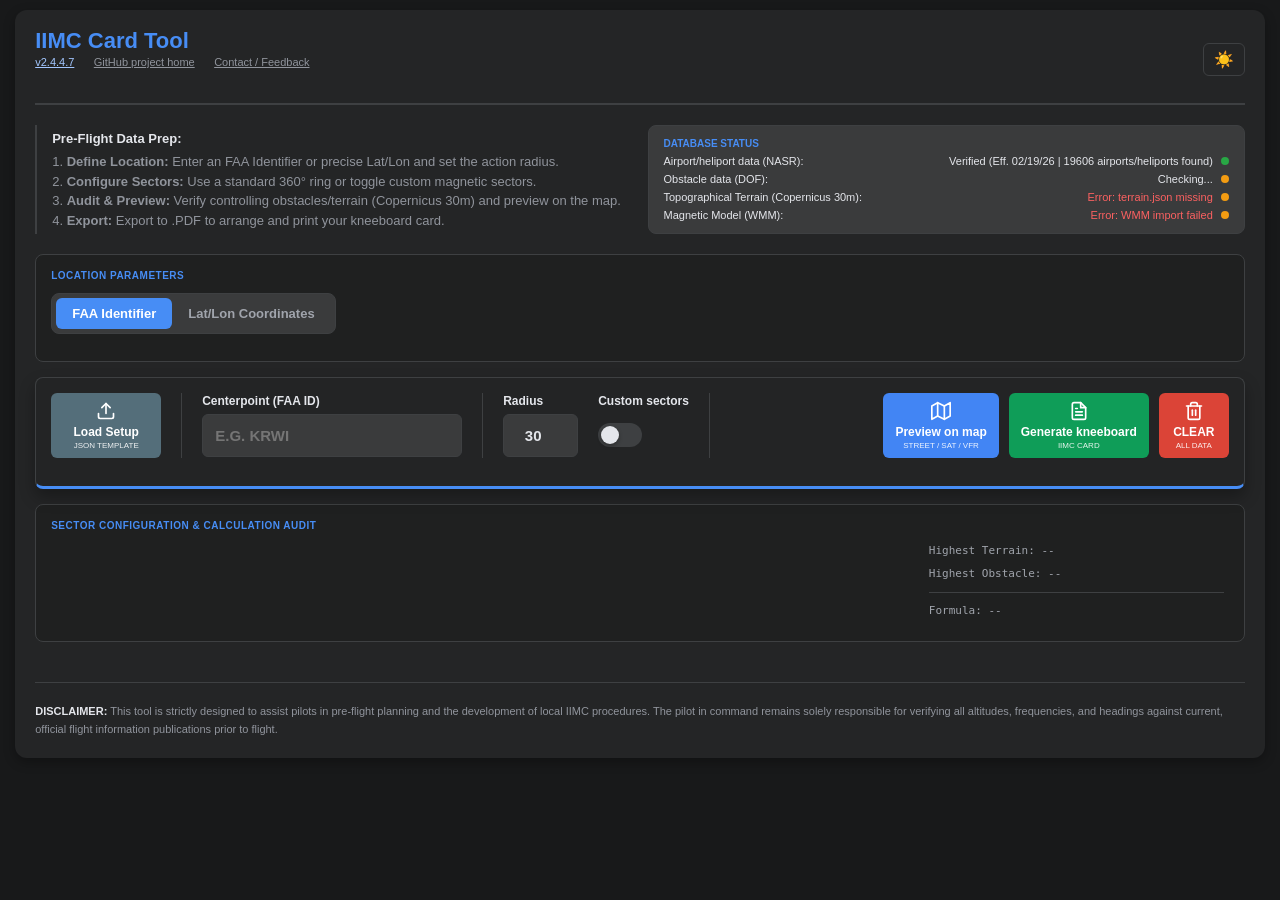
==== commit ab16591e: "Add files via upload" ====
--- a/index.html
+++ b/index.html
@@ -212,6 +212,7 @@
             <strong style="color:var(--primary); font-size:14px;">Version History</strong>
             <span style="cursor:pointer; font-size:18px; opacity:0.7;" onclick="toggleVersionHistory()">✕</span>
         </div>
+        <b>v2.4.4.7</b> - Made action bar buttons sticky.<br>
         <b>v2.4.4.1</b> - Revised action bar buttons.<br>
         <b>v2.4.3.1</b> - UI refinements. Fixed kneeboard date to align with DOF/sectional expiry.<br>
         <b>v2.4.3</b> - Added user input data validation logic.<br>
@@ -231,7 +232,7 @@
     <div class="header-row no-print">
         <div>
             <h2 style="margin: 0; color: var(--primary); line-height: 1; font-size: 22px;">IIMC Card Tool</h2>
-            <span class="version-subtitle" onclick="toggleVersionHistory()">v2.4.4.1</span>
+            <span class="version-subtitle" onclick="toggleVersionHistory()">v2.4.4.7</span>
             <a href="https://github.com/cwmauze/iimc-card-tool" target="_blank" class="project-link">GitHub project home</a>
             <a href="mailto:cistern_fob3m@icloud.com" class="project-link">Contact / Feedback</a>
         </div>
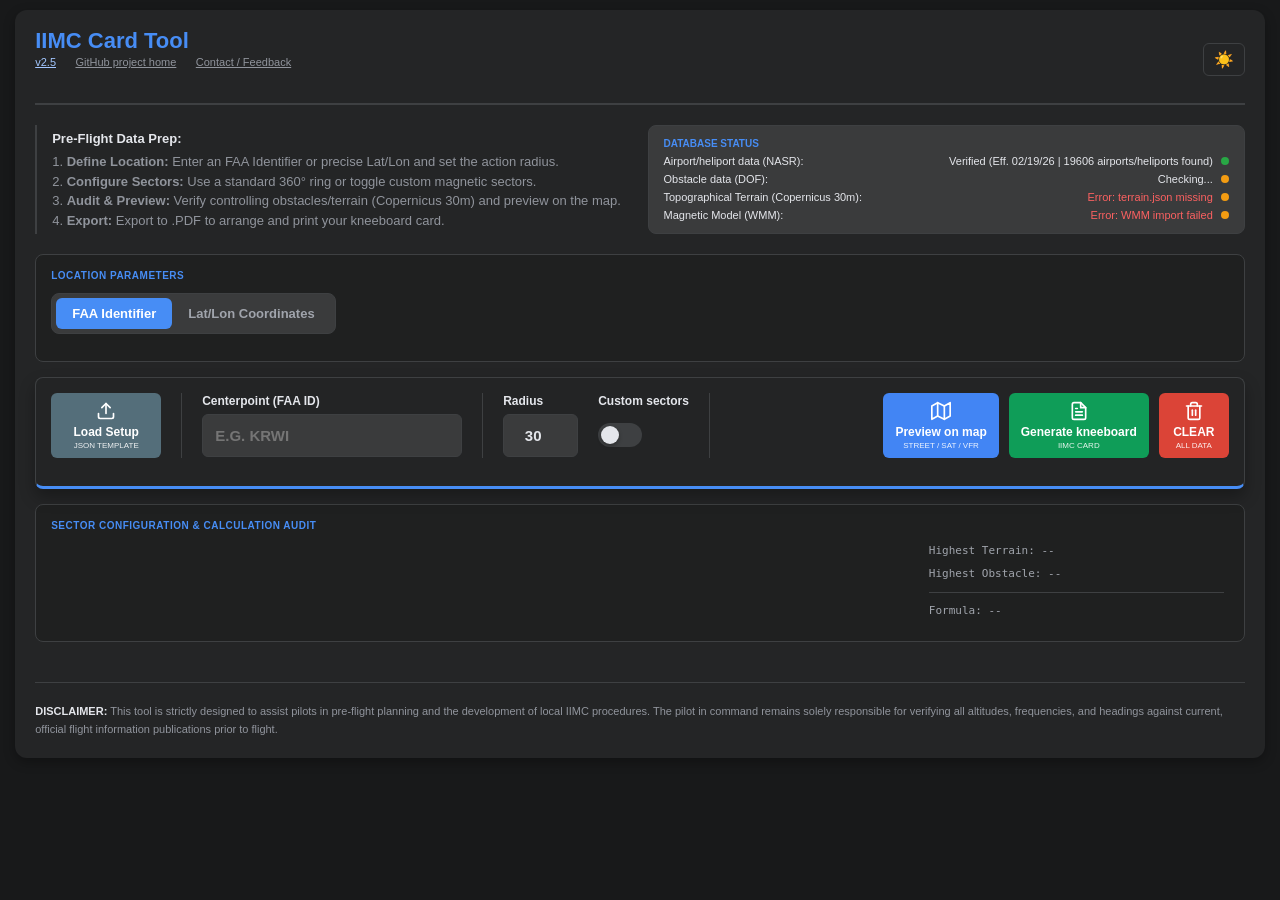
==== commit 26a9c6bd: "Add files via upload" ====
--- a/index.html
+++ b/index.html
@@ -212,6 +212,7 @@
             <strong style="color:var(--primary); font-size:14px;">Version History</strong>
             <span style="cursor:pointer; font-size:18px; opacity:0.7;" onclick="toggleVersionHistory()">✕</span>
         </div>
+        <b>v2.5</b> - Added manual frequency changes to save/load with template.<br>
         <b>v2.4.4.7</b> - Made action bar buttons sticky.<br>
         <b>v2.4.4.1</b> - Revised action bar buttons.<br>
         <b>v2.4.3.1</b> - UI refinements. Fixed kneeboard date to align with DOF/sectional expiry.<br>
@@ -232,7 +233,7 @@
     <div class="header-row no-print">
         <div>
             <h2 style="margin: 0; color: var(--primary); line-height: 1; font-size: 22px;">IIMC Card Tool</h2>
-            <span class="version-subtitle" onclick="toggleVersionHistory()">v2.4.4.7</span>
+            <span class="version-subtitle" onclick="toggleVersionHistory()">v2.5</span>
             <a href="https://github.com/cwmauze/iimc-card-tool" target="_blank" class="project-link">GitHub project home</a>
             <a href="mailto:cistern_fob3m@icloud.com" class="project-link">Contact / Feedback</a>
         </div>
@@ -1991,6 +1992,11 @@
                     freqBoxes[i].setAttribute('x', pos.x);
                     freqBoxes[i].setAttribute('y', pos.y);
                     
+                    if (pos.html) {
+                        const editable = freqBoxes[i].querySelector('.editable-text');
+                        if (editable) editable.innerHTML = pos.html;
+                    }
+
                     let lineId = freqBoxes[i].getAttribute('data-line');
                     let line = document.getElementById(lineId);
                     if (line) {
@@ -2312,7 +2318,10 @@
             template.positions.msa.push({ x: box.getAttribute('x'), y: box.getAttribute('y') });
         });
         wheelSvg.querySelectorAll('.freq-box').forEach(box => {
-            template.positions.freq.push({ x: box.getAttribute('x'), y: box.getAttribute('y') });
+            let htmlContent = "";
+            const editable = box.querySelector('.editable-text');
+            if (editable) htmlContent = editable.innerHTML;
+            template.positions.freq.push({ x: box.getAttribute('x'), y: box.getAttribute('y'), html: htmlContent });
         });
     }
 
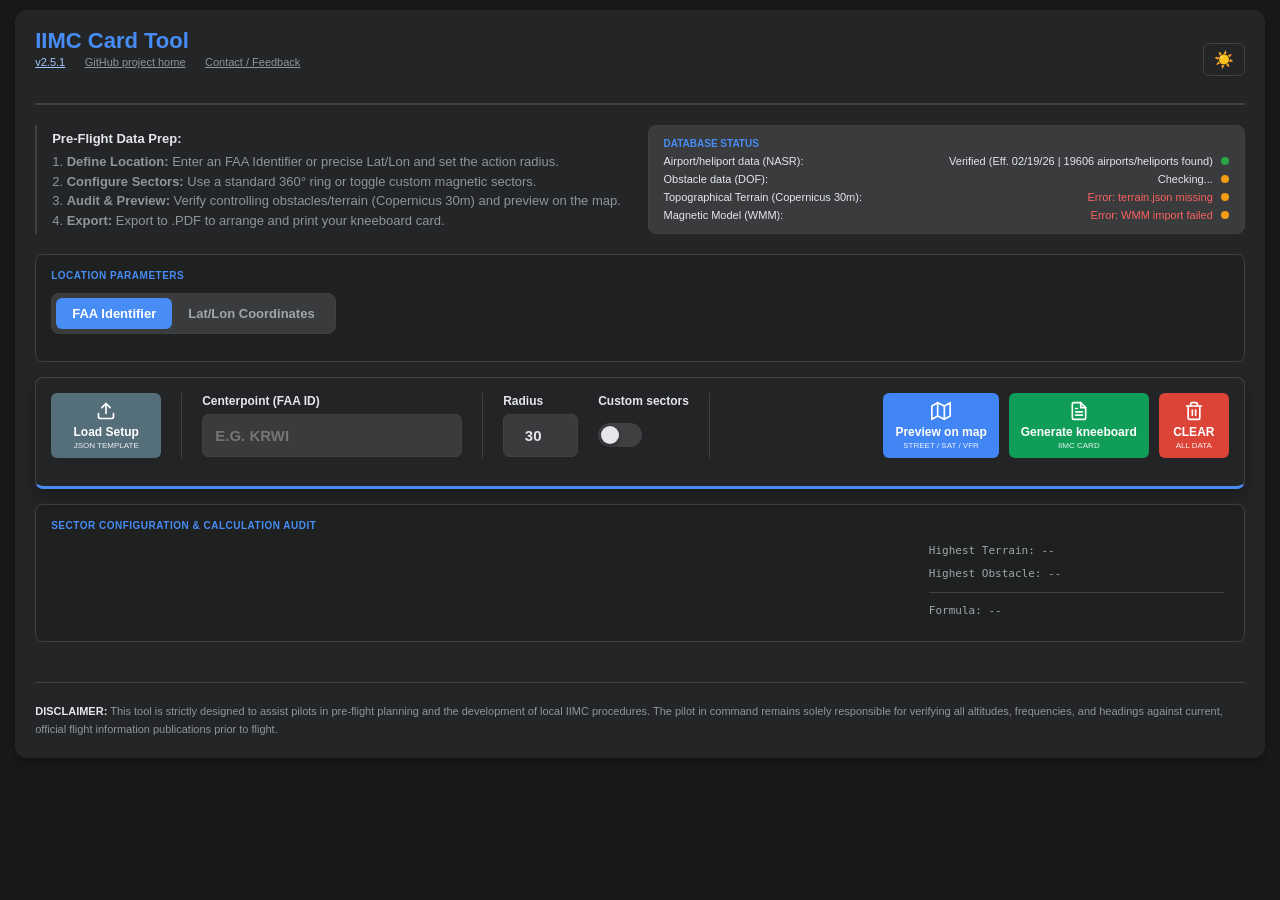
==== commit f1c6f232: "Add files via upload" ====
--- a/index.html
+++ b/index.html
@@ -212,6 +212,7 @@
             <strong style="color:var(--primary); font-size:14px;">Version History</strong>
             <span style="cursor:pointer; font-size:18px; opacity:0.7;" onclick="toggleVersionHistory()">✕</span>
         </div>
+        <b>v2.5.1</b> - Added single-sector card scaling options.<br>
         <b>v2.5</b> - Added manual frequency changes to save/load with template.<br>
         <b>v2.4.4.7</b> - Made action bar buttons sticky.<br>
         <b>v2.4.4.1</b> - Revised action bar buttons.<br>
@@ -233,7 +234,7 @@
     <div class="header-row no-print">
         <div>
             <h2 style="margin: 0; color: var(--primary); line-height: 1; font-size: 22px;">IIMC Card Tool</h2>
-            <span class="version-subtitle" onclick="toggleVersionHistory()">v2.5</span>
+            <span class="version-subtitle" onclick="toggleVersionHistory()">v2.5.1</span>
             <a href="https://github.com/cwmauze/iimc-card-tool" target="_blank" class="project-link">GitHub project home</a>
             <a href="mailto:cistern_fob3m@icloud.com" class="project-link">Contact / Feedback</a>
         </div>
@@ -1750,10 +1751,12 @@
                     </div>
                 </foreignObject>
 
-                <foreignObject x="-200" y="-80" width="400" height="160" overflow="visible">
-                    <div xmlns="http://www.w3.org/1999/xhtml" style="width: 100%; height: 100%; display: flex; flex-direction: column; justify-content: center; align-items: center; background: transparent;">
-                        <div id="print-center-label-1" class="editable-text" style="font-size: 64px; font-weight: 900; line-height: 1.1; text-align: center; color: #000; cursor: pointer;" contenteditable="false">${displayLoc}</div>
-                        <div class="editable-text" style="font-size: 48px; font-weight: 900; line-height: 1.1; text-align: center; color: #000; white-space: nowrap; cursor: pointer;" contenteditable="false">MSA: <span id="print-msa-1" style="font-size: inherit;">${msaVal}</span></div>
+                <foreignObject class="draggable-box msa-box" x="-200" y="-80" width="400" height="160" overflow="visible">
+                    <div xmlns="http://www.w3.org/1999/xhtml" style="width: 100%; height: 100%; display: flex; justify-content: center; align-items: center; background: transparent;">
+                        <div class="editable-text" style="box-sizing: border-box; display: inline-flex; flex-direction: column; justify-content: center; font-family: Arial, sans-serif; font-size: 64px; line-height: 1.1; text-align: center; color: #000; padding: 4px; background: transparent; white-space: nowrap; cursor: pointer;" contenteditable="false">
+                            <div id="print-center-label-1" style="font-weight: 900;">${displayLoc}</div>
+                            <div style="font-size: 0.75em; font-weight: 900;">MSA: <span id="print-msa-1" style="font-size: inherit;">${msaVal}</span></div>
+                        </div>
                     </div>
                 </foreignObject>
             </svg>
@@ -1900,7 +1903,14 @@
     // Toggle customization sliders based on card type
     const customSliders = document.getElementById('customization-sliders');
     if (customSliders) {
-        customSliders.style.display = currentCalc.sectors.length > 1 ? 'block' : 'none';
+        customSliders.style.display = 'block';
+        const degScaleWrap = document.getElementById('slider-deg-scale').parentElement;
+        const degDistWrap = document.getElementById('slider-degDist-scale').parentElement;
+        if (degScaleWrap && degDistWrap) {
+            const showDeg = currentCalc.sectors.length > 1 ? 'block' : 'none';
+            degScaleWrap.style.display = showDeg;
+            degDistWrap.style.display = showDeg;
+        }
     }
     
     // Toggle multi-sector controls based on card type
@@ -2045,37 +2055,7 @@
 
 // Slider Scaling Engine for SVG Elements
 function applyScale(type, scaleValue) {
-    // --- Handle Single-Sector HTML Elements ---
-    if (window.currentCalc && window.currentCalc.sectors && window.currentCalc.sectors.length === 1) {
-        if (type === 'msa') {
-            const msaContainer = document.querySelector('.print-center-text');
-            if (msaContainer) {
-                // Scale both the ID label and the MSA value proportionally
-                msaContainer.querySelectorAll('div').forEach(el => {
-                    if (!el.hasAttribute('data-base-fs')) {
-                        el.setAttribute('data-base-fs', parseFloat(window.getComputedStyle(el).fontSize));
-                    }
-                    let baseFS = parseFloat(el.getAttribute('data-base-fs'));
-                    el.style.fontSize = (baseFS * scaleValue) + 'px';
-                });
-            }
-        } else if (type === 'freq') {
-            const freqBox = document.querySelector('.print-freq-box');
-            if (freqBox) {
-                if (!freqBox.hasAttribute('data-base-fs')) {
-                    freqBox.setAttribute('data-base-fs', parseFloat(window.getComputedStyle(freqBox).fontSize));
-                    freqBox.setAttribute('data-base-pad', parseFloat(window.getComputedStyle(freqBox).padding));
-                }
-                let baseFS = parseFloat(freqBox.getAttribute('data-base-fs'));
-                let basePad = parseFloat(freqBox.getAttribute('data-base-pad'));
-                
-                freqBox.style.fontSize = (baseFS * scaleValue) + 'px';
-                if (!isNaN(basePad)) freqBox.style.padding = (basePad * scaleValue) + 'px';
-            }
-        }
-        return; // Exit early, no SVG processing needed
-    }
-    // --- End Single-Sector Scaling ---
+    // Single-Sector now uses the unified SVG scaling engine below
 
     const wheel = document.getElementById('print-wheel-1');
     if (!wheel) return;
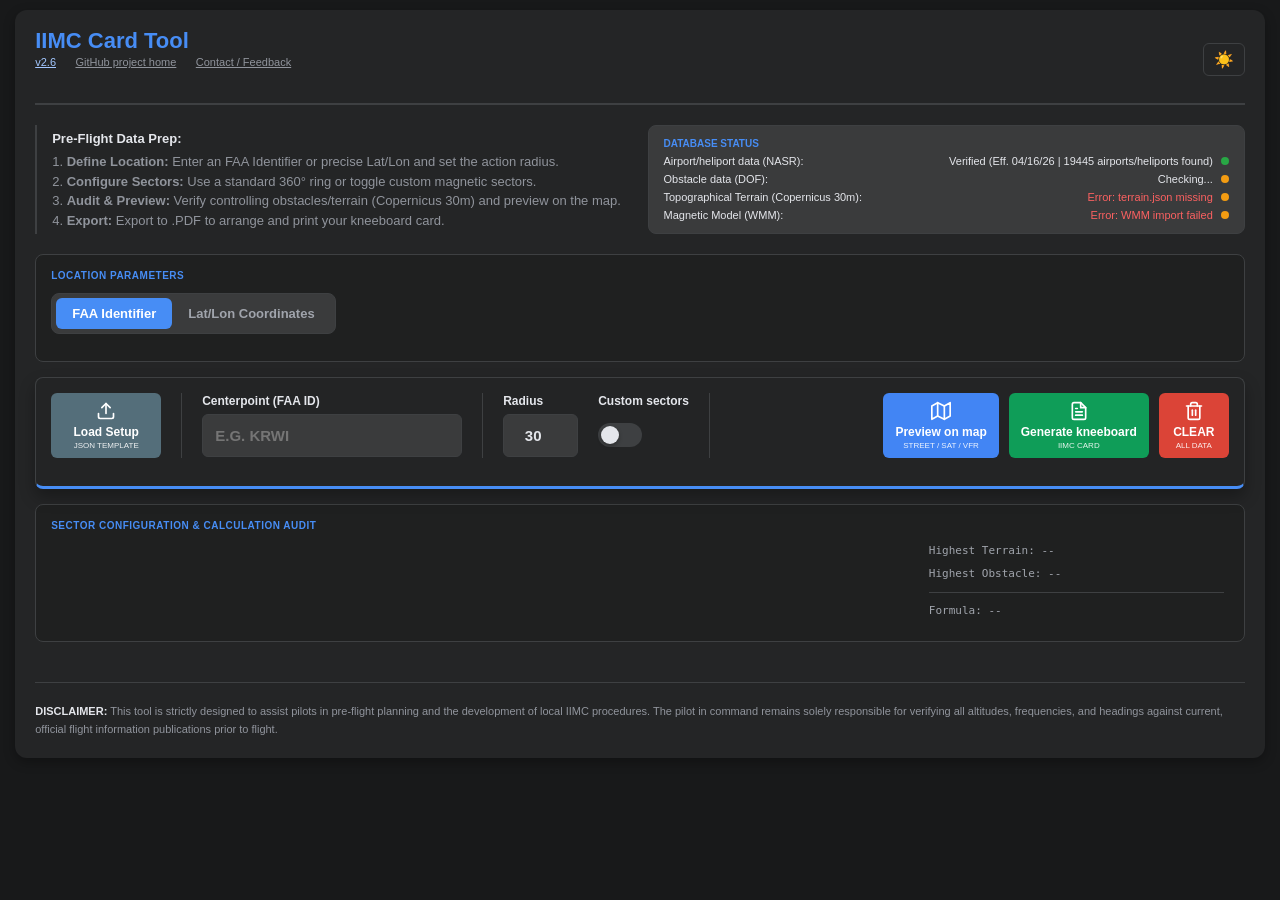
==== commit 814801c7: "Add files via upload" ====
--- a/index.html
+++ b/index.html
@@ -212,6 +212,7 @@
             <strong style="color:var(--primary); font-size:14px;">Version History</strong>
             <span style="cursor:pointer; font-size:18px; opacity:0.7;" onclick="toggleVersionHistory()">✕</span>
         </div>
+        <b>v2.6</b> - Fixed database update to correctly download current DOF.<br>
         <b>v2.5.1</b> - Added single-sector card scaling options.<br>
         <b>v2.5</b> - Added manual frequency changes to save/load with template.<br>
         <b>v2.4.4.7</b> - Made action bar buttons sticky.<br>
@@ -234,7 +235,7 @@
     <div class="header-row no-print">
         <div>
             <h2 style="margin: 0; color: var(--primary); line-height: 1; font-size: 22px;">IIMC Card Tool</h2>
-            <span class="version-subtitle" onclick="toggleVersionHistory()">v2.5.1</span>
+            <span class="version-subtitle" onclick="toggleVersionHistory()">v2.6</span>
             <a href="https://github.com/cwmauze/iimc-card-tool" target="_blank" class="project-link">GitHub project home</a>
             <a href="mailto:cistern_fob3m@icloud.com" class="project-link">Contact / Feedback</a>
         </div>
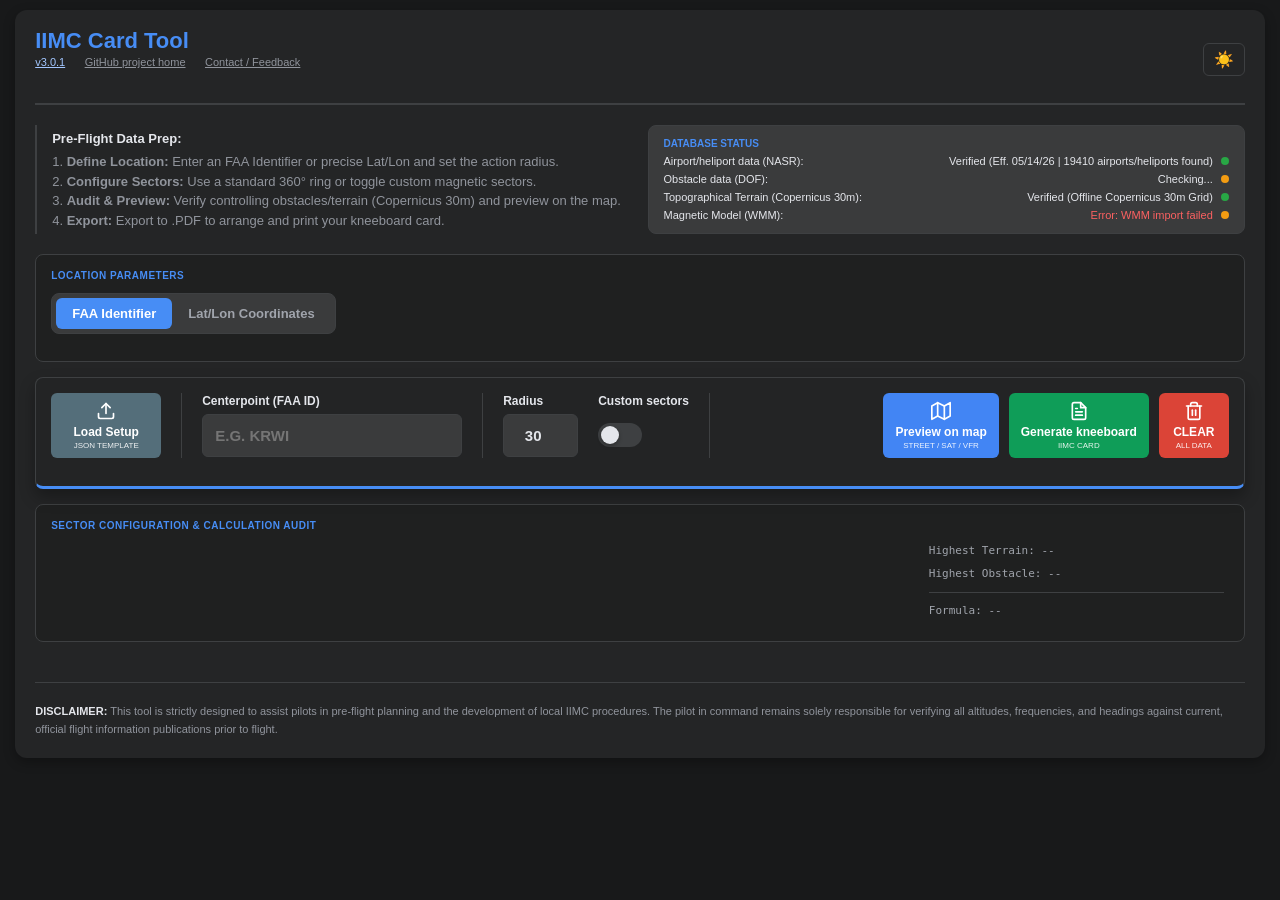
==== commit b4c9b871: "chore: reorganize repo and bump to v3.0.1" ====
--- a/index.html
+++ b/index.html
@@ -212,6 +212,7 @@
             <strong style="color:var(--primary); font-size:14px;">Version History</strong>
             <span style="cursor:pointer; font-size:18px; opacity:0.7;" onclick="toggleVersionHistory()">✕</span>
         </div>
+        <b>v3.0.1</b> - Reorganized repository structure to fix GitHub Pages routing and data script pathing.<br>
         <b>v2.6</b> - Fixed database update to correctly download current DOF.<br>
         <b>v2.5.1</b> - Added single-sector card scaling options.<br>
         <b>v2.5</b> - Added manual frequency changes to save/load with template.<br>
@@ -235,7 +236,7 @@
     <div class="header-row no-print">
         <div>
             <h2 style="margin: 0; color: var(--primary); line-height: 1; font-size: 22px;">IIMC Card Tool</h2>
-            <span class="version-subtitle" onclick="toggleVersionHistory()">v2.6</span>
+            <span class="version-subtitle" onclick="toggleVersionHistory()">v3.0.1</span>
             <a href="https://github.com/cwmauze/iimc-card-tool" target="_blank" class="project-link">GitHub project home</a>
             <a href="mailto:cistern_fob3m@icloud.com" class="project-link">Contact / Feedback</a>
         </div>
@@ -683,25 +684,25 @@
 document.addEventListener('DOMContentLoaded', async () => {
     // Fetch Metadata for cycle dates
     try {
-        const metaRes = await fetch('metadata.json?nocache=' + new Date().getTime());
+        const metaRes = await fetch('data/metadata.json?nocache=' + new Date().getTime());
         globalMeta = await metaRes.json();
     } catch (e) { console.warn("metadata.json not found."); }
 
     // Load Databases
-    fetch('airports.json?nocache=' + new Date().getTime()).then(r => r.json()).then(data => {
+    fetch('data/airports.json?nocache=' + new Date().getTime()).then(r => r.json()).then(data => {
         globalAirports = data;
         let datePart = (globalMeta && globalMeta.apt_date) ? globalMeta.apt_date : "Unknown";
         document.getElementById('apt-status').innerText = "Verified (Eff. " + datePart + " | " + Object.keys(data).length + " airports/heliports found)";
         document.getElementById('apt-dot').className = 'status-dot ready';
     });
-    fetch('obstacles.json?nocache=' + new Date().getTime()).then(r => r.json()).then(data => {
+    fetch('data/obstacles.json?nocache=' + new Date().getTime()).then(r => r.json()).then(data => {
         globalObstacles = data;
         let datePart = (globalMeta && globalMeta.dof_date) ? globalMeta.dof_date : "Unknown";
         document.getElementById('obs-status').innerText = "Verified (Eff. " + datePart + " | " + data.length + " obstacles)";
         document.getElementById('obs-dot').className = 'status-dot ready';
     });
   // Load USGS Terrain Grid
-    fetch('terrain.json')
+    fetch('data/terrain.json')
         .then(r => { if (!r.ok) throw new Error("HTTP " + r.status); return r.json(); })
         .then(data => {
             globalTerrain = data;
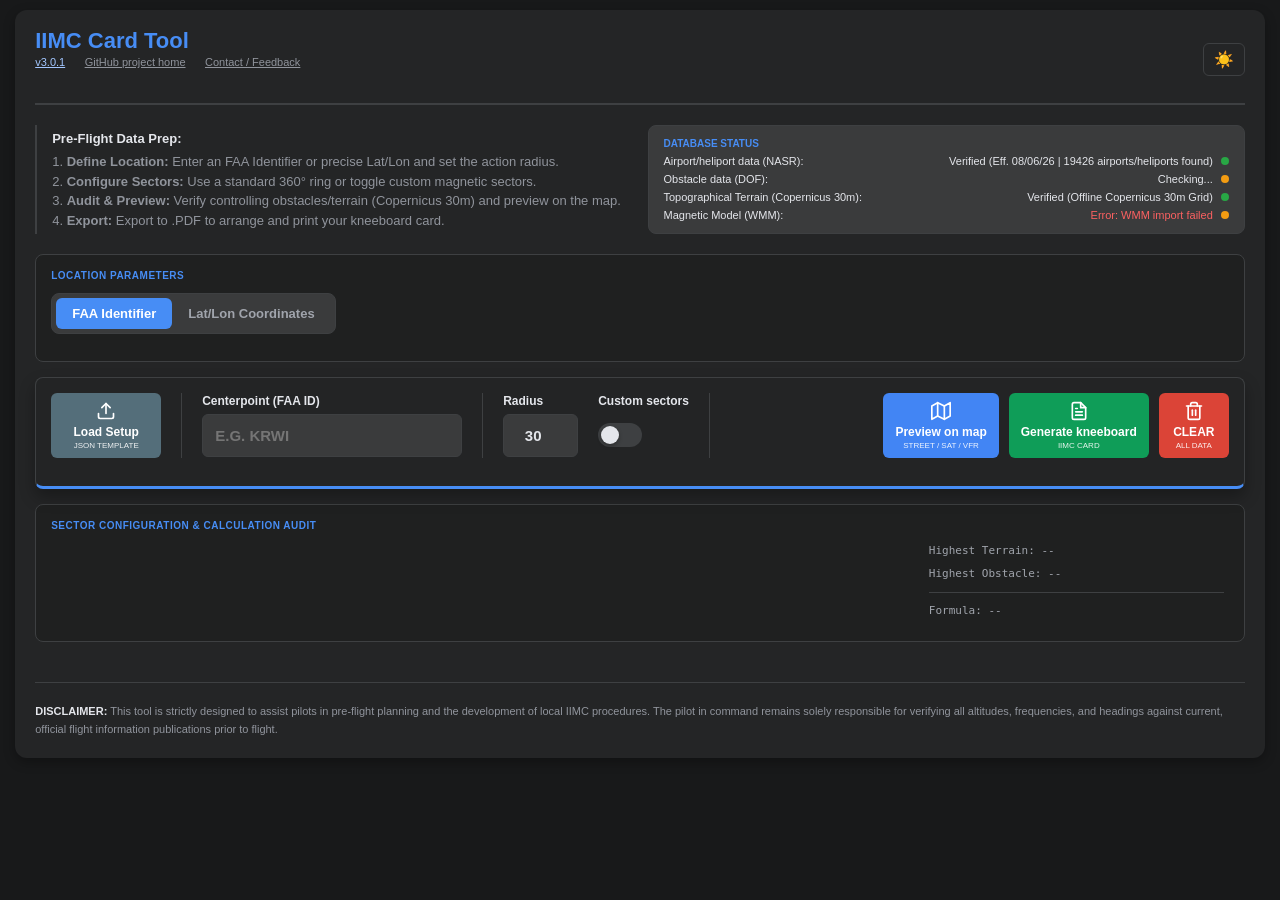
==== commit 72b2c510: "fix: add carto basemap api key" ====
--- a/index.html
+++ b/index.html
@@ -1524,7 +1524,7 @@
         leafletMap = L.map('map', { zoomControl: false, attributionControl: false }).setView([39.8, -98.5], 4);
         
         layers = {
-            dark: L.tileLayer('https://{s}.basemaps.cartocdn.com/dark_all/{z}/{x}/{y}{r}.png', { maxZoom: 20 }),
+            dark: L.tileLayer('https://{s}.basemaps.cartocdn.com/dark_all/{z}/{x}/{y}{r}.png?key=cb1_28w2_1_ba47a6ce5b12802de8cddc3b', { maxZoom: 20 }),
             street: L.tileLayer('https://{s}.tile.openstreetmap.org/{z}/{x}/{y}.png').addTo(leafletMap),
             sat: L.tileLayer('https://server.arcgisonline.com/ArcGIS/rest/services/World_Imagery/MapServer/tile/{z}/{y}/{x}'),
             vfr: L.tileLayer('https://tiles.arcgis.com/tiles/ssFJjBXIUyZDrSYZ/arcgis/rest/services/VFR_Sectional/MapServer/tile/{z}/{y}/{x}', {maxZoom: 12})
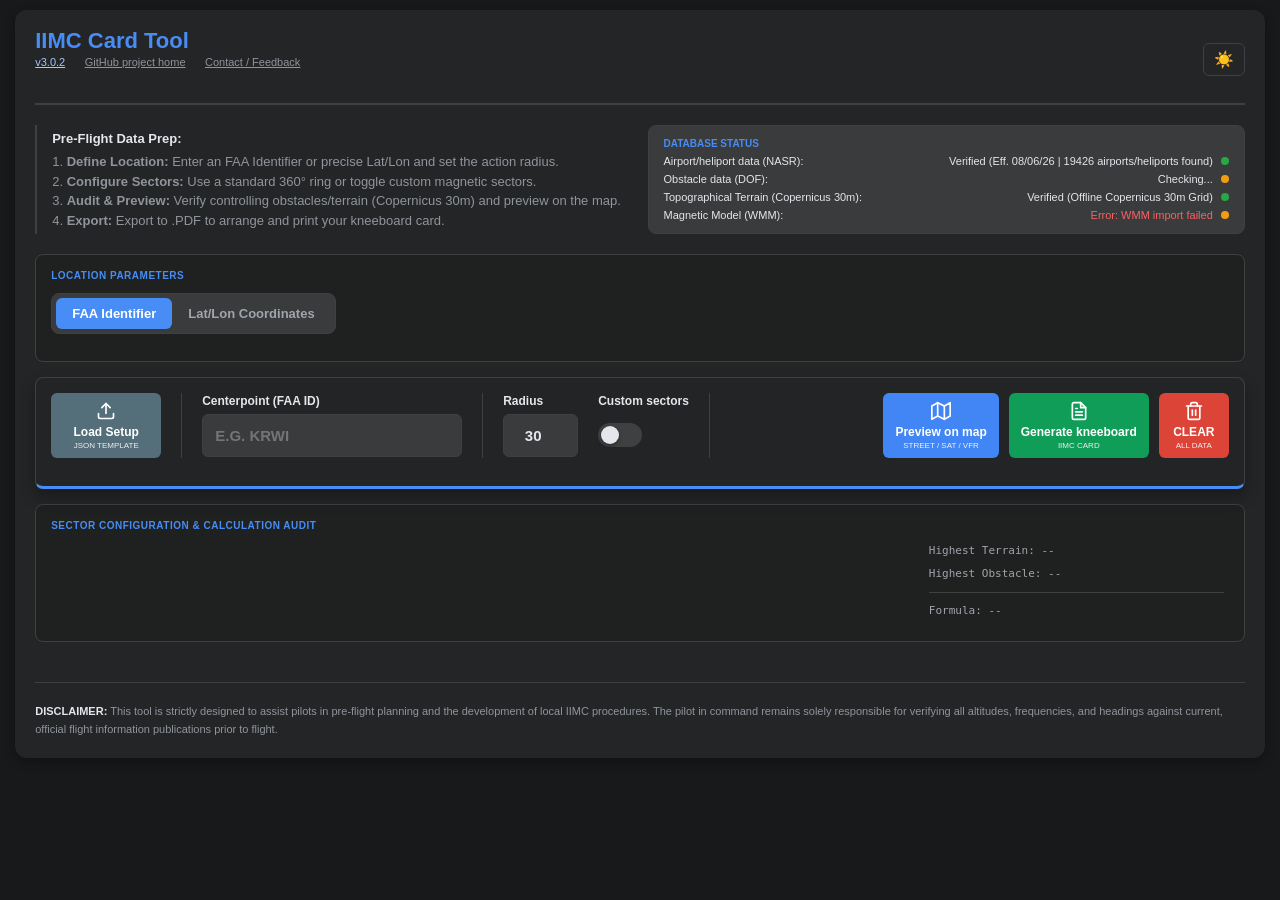
==== commit 80f1b8a3: "chore: release v3.0.2 - carto patch" ====
--- a/index.html
+++ b/index.html
@@ -212,6 +212,7 @@
             <strong style="color:var(--primary); font-size:14px;">Version History</strong>
             <span style="cursor:pointer; font-size:18px; opacity:0.7;" onclick="toggleVersionHistory()">✕</span>
         </div>
+        <b>v3.0.2</b> - Restore Carto basemaps with API key<br>
         <b>v3.0.1</b> - Reorganized repository structure to fix GitHub Pages routing and data script pathing.<br>
         <b>v2.6</b> - Fixed database update to correctly download current DOF.<br>
         <b>v2.5.1</b> - Added single-sector card scaling options.<br>
@@ -236,7 +237,7 @@
     <div class="header-row no-print">
         <div>
             <h2 style="margin: 0; color: var(--primary); line-height: 1; font-size: 22px;">IIMC Card Tool</h2>
-            <span class="version-subtitle" onclick="toggleVersionHistory()">v3.0.1</span>
+            <span class="version-subtitle" onclick="toggleVersionHistory()">v3.0.2</span>
             <a href="https://github.com/cwmauze/iimc-card-tool" target="_blank" class="project-link">GitHub project home</a>
             <a href="mailto:cistern_fob3m@icloud.com" class="project-link">Contact / Feedback</a>
         </div>
